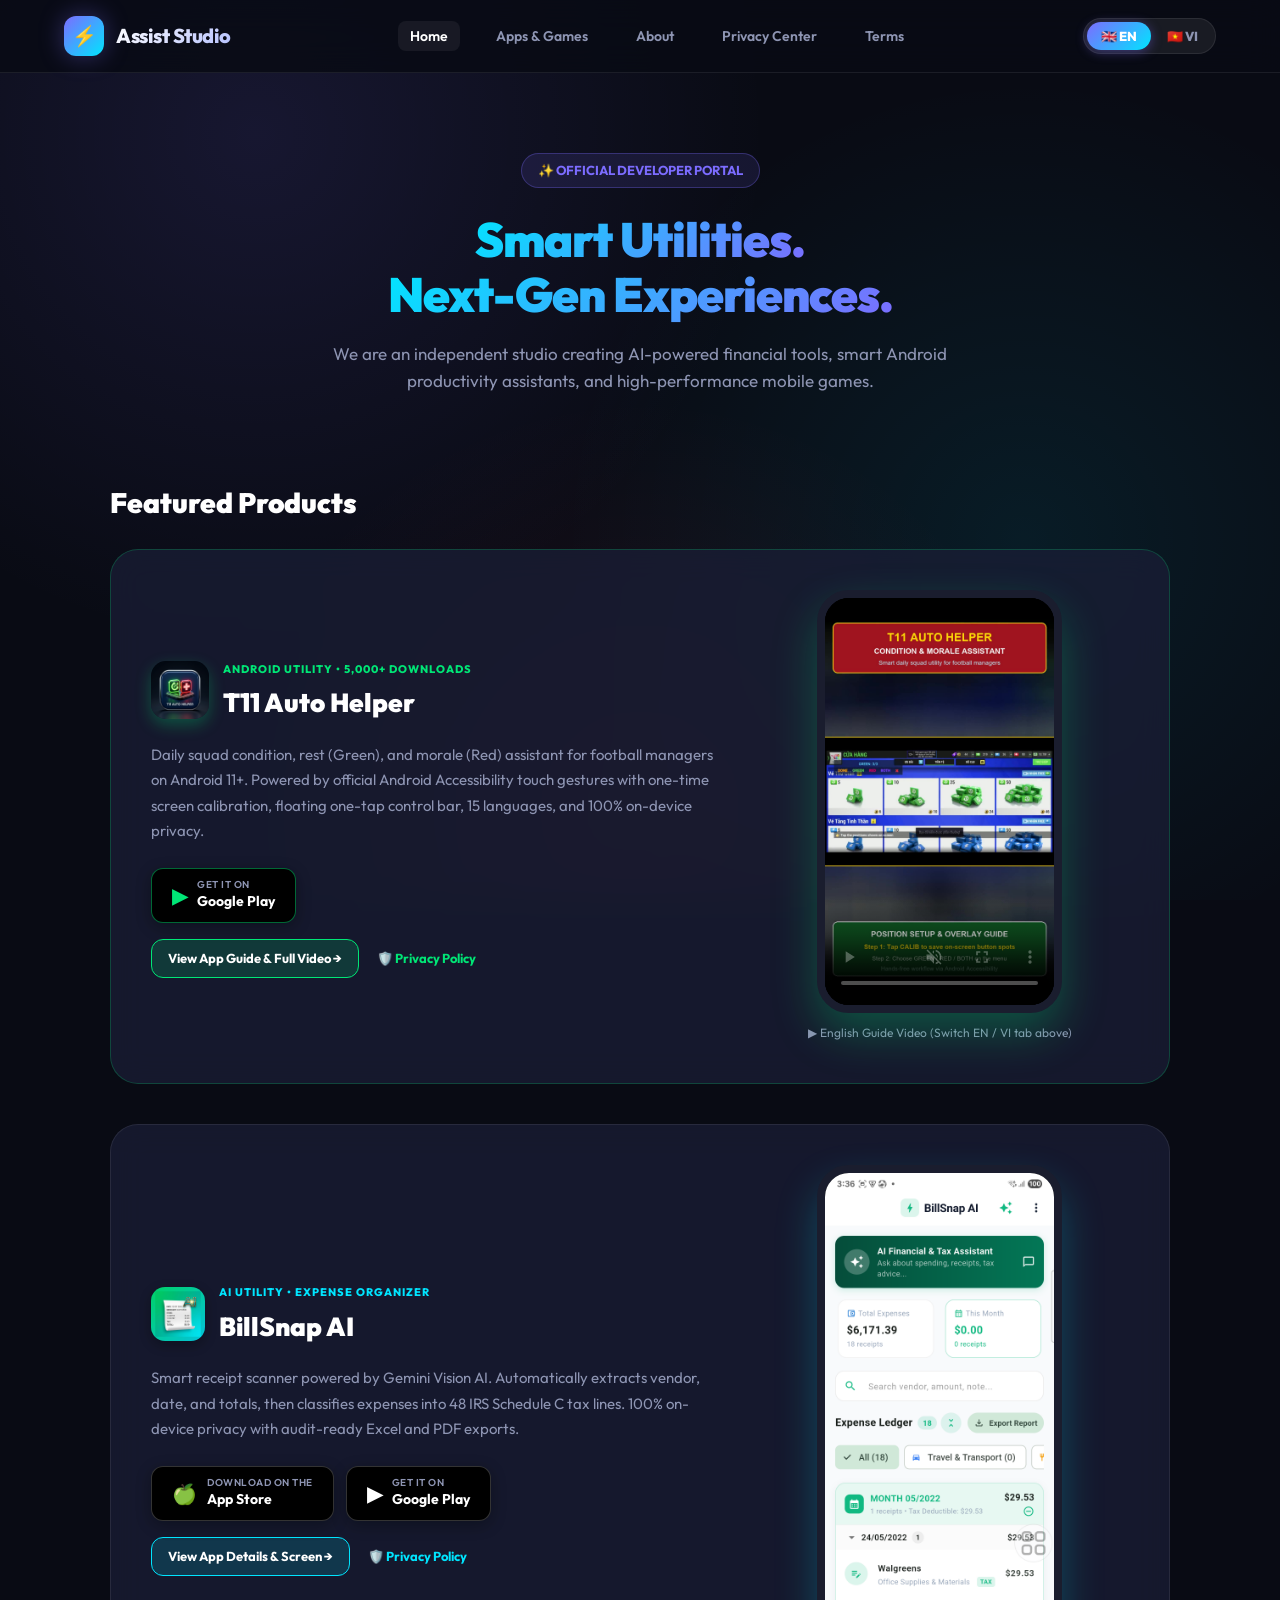
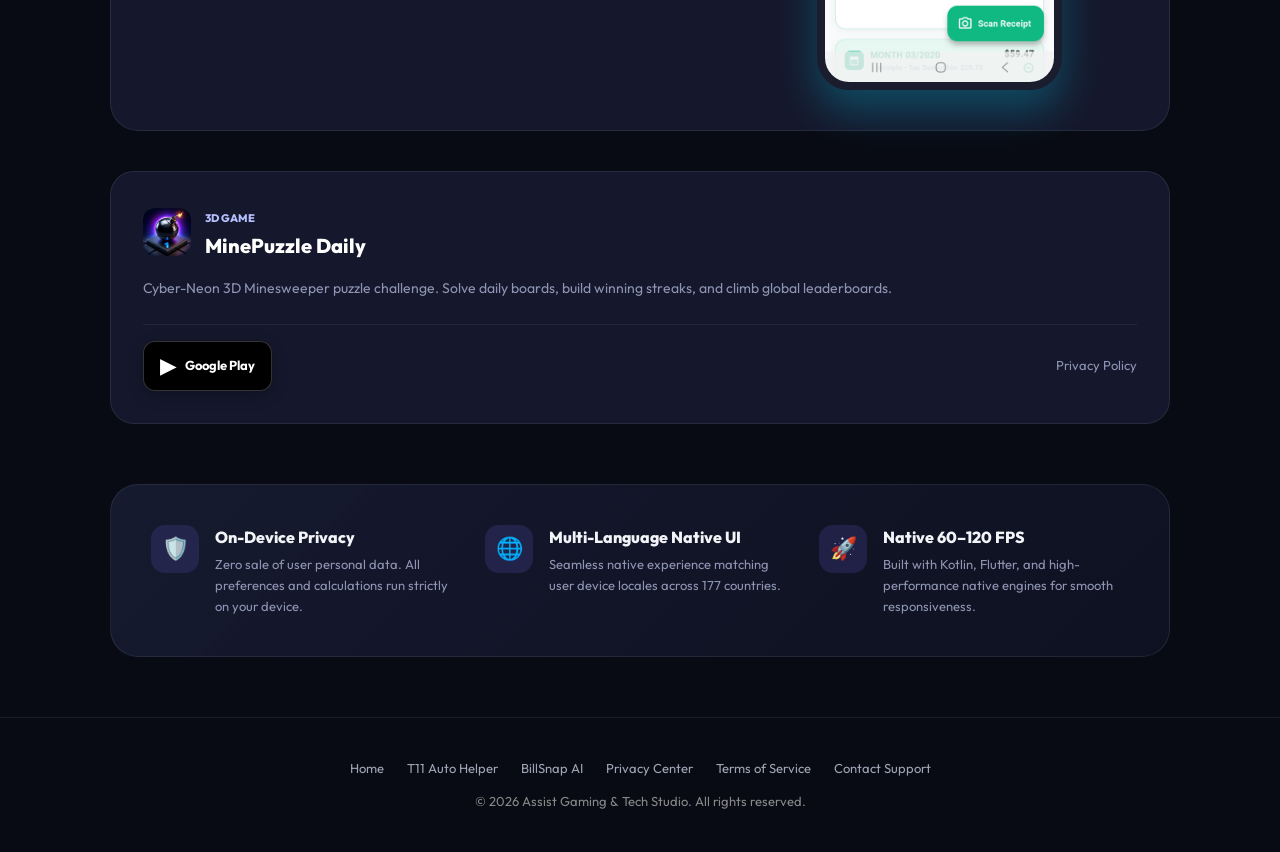
==== index.html @ fb8fb3d5 "Add Google Analytics tag (GTM-PSBVB3MS), click_google_play event tracking, and mobile sticky install" ====
<!DOCTYPE html>
<html lang="en">
<head>
  <!-- Google tag (GTM-PSBVB3MS / GA4 G-ZSSLR5DEYZ) -->
  <script async src="https://www.googletagmanager.com/gtm.js?id=GTM-PSBVB3MS"></script>
  <script>
    window.dataLayer = window.dataLayer || [];
    function gtag(){dataLayer.push(arguments);}
    gtag('js', new Date());
  </script>

  <meta charset="UTF-8">
  <meta name="viewport" content="width=device-width, initial-scale=1.0">
  <title>Assist Gaming & Tech Studio | Official Developer Portal</title>
  <meta name="description" content="Official developer portal for Assist Gaming & Tech Studio. Makers of BillSnap AI, T11 Auto Helper, MinePuzzle Daily, and smart mobile utilities.">
  <meta name="keywords" content="BillSnap AI, T11 Auto Helper, MinePuzzle Daily, Android, iOS, Flutter, Developer Portal">

  <!-- Open Graph -->
  <meta property="og:title" content="Assist Gaming & Tech Studio">
  <meta property="og:description" content="Discover smart AI utilities, Android productivity assistants, and high-performance mobile games.">
  <meta property="og:type" content="website">
  <meta property="og:url" content="https://gamingassistvn.github.io/">

  <!-- Google Fonts -->
  <link rel="preconnect" href="https://fonts.googleapis.com">
  <link rel="preconnect" href="https://fonts.gstatic.com" crossorigin>
  <link href="https://fonts.googleapis.com/css2?family=Outfit:wght@400;500;600;700;800;900&display=swap" rel="stylesheet">

  <link rel="stylesheet" href="css/style.css">
  <style>
    .lang-tabs {
      display: inline-flex;
      align-items: center;
      background: rgba(255, 255, 255, 0.07);
      border: 1px solid var(--border-glass);
      border-radius: 24px;
      padding: 3px;
      gap: 2px;
    }
    .lang-tab-btn {
      background: transparent;
      border: none;
      color: var(--text-dim);
      padding: 6px 14px;
      border-radius: 20px;
      font-family: inherit;
      font-weight: 800;
      font-size: 13px;
      cursor: pointer;
      display: inline-flex;
      align-items: center;
      gap: 5px;
      transition: all 0.2s ease;
    }
    .lang-tab-btn:hover {
      color: #FFFFFF;
    }
    .lang-tab-btn.active {
      background: linear-gradient(135deg, var(--accent-purple), var(--accent-cyan));
      color: #FFFFFF;
      box-shadow: 0 2px 12px rgba(124, 108, 255, 0.4);
    }
    .products-container {
      max-width: 1100px;
      margin: 0 auto;
      padding: 0 20px;
    }
    .product-showcase-card {
      background: var(--bg-card);
      border: 1px solid var(--border-glass);
      border-radius: 28px;
      padding: 40px;
      margin-bottom: 40px;
      display: flex;
      flex-direction: column;
      gap: 32px;
      backdrop-filter: blur(16px);
      transition: all 0.3s ease;
    }
    @media (min-width: 860px) {
      .product-showcase-card {
        flex-direction: row;
        align-items: center;
      }
    }
    .product-showcase-card:hover {
      border-color: rgba(255, 255, 255, 0.2);
      box-shadow: 0 20px 40px rgba(0, 0, 0, 0.4);
    }
    .product-showcase-t11 {
      border-color: rgba(0, 230, 118, 0.22);
    }
    .product-showcase-t11:hover {
      border-color: rgba(0, 230, 118, 0.45);
      box-shadow: 0 20px 45px rgba(0, 230, 118, 0.14);
    }
    .product-info-col {
      flex: 1.2;
    }
    .product-image-col {
      flex: 0.8;
      display: flex;
      flex-direction: column;
      align-items: center;
      justify-content: center;
    }
    .phone-mockup-mini {
      width: 100%;
      max-width: 245px;
      border-radius: 32px;
      border: 8px solid #1A1D2E;
      background: #000;
      box-shadow: 0 20px 40px rgba(0, 229, 255, 0.25);
      overflow: hidden;
      position: relative;
    }
    .phone-mockup-t11 {
      box-shadow: 0 20px 45px rgba(0, 230, 118, 0.28);
    }
    .phone-mockup-mini img,
    .phone-mockup-mini video {
      width: 100%;
      display: block;
    }
    .phone-mockup-mini video {
      aspect-ratio: 9 / 16;
      background: #000;
    }
    .store-btn-row {
      display: flex;
      flex-wrap: wrap;
      gap: 12px;
      margin: 24px 0 16px;
    }
    .app-meta-links {
      display: flex;
      flex-wrap: wrap;
      align-items: center;
      gap: 18px;
      font-size: 13px;
      color: var(--text-dim);
    }
    .app-meta-links a {
      color: var(--accent-cyan);
      text-decoration: none;
      font-weight: 700;
    }
    .app-meta-links a:hover {
      text-decoration: underline;
    }
    .grid-2-apps {
      display: grid;
      grid-template-columns: repeat(auto-fit, minmax(320px, 1fr));
      gap: 24px;
      margin-bottom: 60px;
    }
    .compact-app-card {
      background: var(--bg-card);
      border: 1px solid var(--border-glass);
      border-radius: 24px;
      padding: 32px;
      display: flex;
      flex-direction: column;
      justify-content: space-between;
      backdrop-filter: blur(12px);
      transition: all 0.3s ease;
    }
    .compact-app-card:hover {
      border-color: rgba(255, 255, 255, 0.2);
      transform: translateY(-4px);
    }
    @media (max-width: 768px) {
      .nav-links {
        display: none;
      }
      .product-showcase-card {
        padding: 26px 22px;
      }
    }
  </style>
</head>
<body>

  <!-- Navigation with Explicit EN / VI Tabs -->
  <nav class="navbar">
    <div class="container nav-container">
      <a href="index.html" class="brand">
        <div class="brand-logo">⚡</div>
        <div class="brand-name">Assist Studio</div>
      </a>
      <ul class="nav-links">
        <li><a href="index.html" class="active" data-i18n="nav_home">Home</a></li>
        <li><a href="#apps" data-i18n="nav_apps">Apps & Games</a></li>
        <li><a href="#about" data-i18n="nav_about">About</a></li>
        <li><a href="privacy.html" data-i18n="nav_privacy">Privacy Center</a></li>
        <li><a href="terms.html" data-i18n="nav_terms">Terms</a></li>
      </ul>
      <div class="lang-tabs" role="tablist" aria-label="Language Switcher">
        <button type="button" id="lang-tab-en" class="lang-tab-btn active" onclick="setLanguage('en')">🇬🇧 EN</button>
        <button type="button" id="lang-tab-vi" class="lang-tab-btn" onclick="setLanguage('vi')">🇻🇳 VI</button>
      </div>
    </div>
  </nav>

  <!-- Hero Section -->
  <header class="hero">
    <div class="container">
      <div class="hero-badge">
        <span data-i18n="hero_badge">✨ OFFICIAL DEVELOPER PORTAL</span>
      </div>
      <h1 class="hero-title">
        <span data-i18n="hero_title_1">Smart Utilities.</span><br>
        <span data-i18n="hero_title_2">Next-Gen Experiences.</span>
      </h1>
      <p class="hero-desc" data-i18n="hero_desc">
        We are an independent studio creating AI-powered financial tools, smart Android productivity assistants, and high-performance mobile games.
      </p>
    </div>
  </header>

  <!-- Main Section: Products (Apps & Games) -->
  <main class="products-container" id="apps">
    
    <div style="margin-bottom: 24px;">
      <h2 style="font-size: 28px; font-weight: 900; color: #FFFFFF;" data-i18n="section_products">
        Featured Products
      </h2>
    </div>

    <!-- Product 1: T11 Auto Helper (Flagship Android Utility with Localized EN/VI Video) -->
    <div class="product-showcase-card product-showcase-t11" id="t11">
      <div class="product-info-col">
        <div style="display: flex; align-items: center; gap: 14px; margin-bottom: 16px;">
          <img src="assets/icons/t11_helper.png" alt="T11 Auto Helper" style="width: 58px; height: 58px; border-radius: 15px; box-shadow: 0 6px 16px rgba(0,230,118,0.28);">
          <div>
            <span style="font-size: 11px; font-weight: 800; color: #00E676; text-transform: uppercase; letter-spacing: 1px;" data-i18n="t11_category">ANDROID UTILITY • 5,000+ DOWNLOADS</span>
            <h3 style="font-size: 26px; font-weight: 900; color: #FFFFFF; margin: 2px 0;">T11 Auto Helper</h3>
          </div>
        </div>

        <p style="color: var(--text-dim); line-height: 1.7; font-size: 15px;" data-i18n="t11_desc">
          Daily squad condition, rest (Green), and morale (Red) assistant for football managers on Android 11+. Powered by official Android Accessibility touch gestures with one-time screen calibration, floating one-tap control bar, 15 languages, and 100% on-device privacy.
        </p>

        <!-- Google Play Button -->
        <div class="store-btn-row">
          <a href="https://play.google.com/store/apps/details?id=com.top11.autocollector" target="_blank" rel="noopener" class="btn-store" style="border-color: rgba(0, 230, 118, 0.45);">
            <span class="btn-store-icon" style="color: #00E676;">▶</span>
            <div>
              <span class="btn-store-sub" data-i18n="gp_get_it">GET IT ON</span>
              <span class="btn-store-main">Google Play</span>
            </div>
          </a>
        </div>

        <!-- Direct Links to Dedicated Video Landing Page & Privacy Policy -->
        <div class="app-meta-links">
          <a href="t11.html" style="color: #FFFFFF; background: rgba(0, 230, 118, 0.16); border: 1px solid #00E676; padding: 8px 16px; border-radius: 12px; text-decoration: none;" data-i18n="btn_t11_details">
            View App Guide &amp; Full Video &rarr;
          </a>
          <a href="privacy/t11.html" style="color: #00E676;" data-i18n="link_billsnap_privacy">
            🛡️ Privacy Policy
          </a>
        </div>
      </div>

      <!-- Localized Video Preview (EN video on EN tab, VI video on VI tab) -->
      <div class="product-image-col">
        <div class="phone-mockup-mini phone-mockup-t11">
          <video id="home-t11-video"
                 poster="assets/t11/poster_en.jpg"
                 playsinline
                 controls
                 muted
                 loop
                 preload="metadata">
            <source id="home-t11-video-src" src="assets/t11/demo_en.mp4" type="video/mp4">
          </video>
        </div>
        <span style="font-size: 12px; color: var(--text-dim); margin-top: 10px;" data-i18n="t11_video_note">
          ▶ English Demo Video (Switch EN / VI above)
        </span>
      </div>
    </div>

    <!-- Product 2: BillSnap AI (Flagship AI Utility with Screen Preview) -->
    <div class="product-showcase-card">
      <div class="product-info-col">
        <div style="display: flex; align-items: center; gap: 14px; margin-bottom: 16px;">
          <img src="assets/billsnap/app_icon.png" alt="BillSnap AI" style="width: 54px; height: 54px; border-radius: 14px; box-shadow: 0 4px 12px rgba(0,0,0,0.3);">
          <div>
            <span style="font-size: 11px; font-weight: 800; color: var(--accent-cyan); text-transform: uppercase; letter-spacing: 1px;" data-i18n="billsnap_category">AI UTILITY • EXPENSE ORGANIZER</span>
            <h3 style="font-size: 26px; font-weight: 900; color: #FFFFFF; margin: 2px 0;">BillSnap AI</h3>
          </div>
        </div>

        <p style="color: var(--text-dim); line-height: 1.7; font-size: 15px;" data-i18n="billsnap_desc">
          Smart receipt scanner powered by Gemini Vision AI. Automatically extracts vendor, date, and totals, then classifies expenses into 48 IRS Schedule C tax lines. 100% on-device privacy with cross-platform backup across all devices.
        </p>

        <!-- Store Buttons -->
        <div class="store-btn-row">
          <a href="https://apps.apple.com/app/billsnap-ai/id6817136538" target="_blank" rel="noopener" class="btn-store">
            <span class="btn-store-icon">🍏</span>
            <div>
              <span class="btn-store-sub">DOWNLOAD ON THE</span>
              <span class="btn-store-main">App Store</span>
            </div>
          </a>
          <a href="https://play.google.com/store/apps/details?id=com.billsnap.ai" target="_blank" rel="noopener" class="btn-store">
            <span class="btn-store-icon">▶</span>
            <div>
              <span class="btn-store-sub" data-i18n="gp_get_it">GET IT ON</span>
              <span class="btn-store-main">Google Play</span>
            </div>
          </a>
        </div>

        <!-- Direct Links to Dedicated Screen and Privacy -->
        <div class="app-meta-links">
          <a href="billsnap.html" style="color: #FFFFFF; background: rgba(0, 229, 255, 0.15); border: 1px solid var(--accent-cyan); padding: 8px 16px; border-radius: 12px; text-decoration: none;" data-i18n="btn_view_details">
            View App Details &amp; Screen &rarr;
          </a>
          <a href="privacy/billsnap.html" data-i18n="link_billsnap_privacy">
            🛡️ Privacy Policy
          </a>
        </div>
      </div>

      <!-- Real Phone Screen (Swaps based on language EN/VI) -->
      <div class="product-image-col">
        <a href="billsnap.html" title="Click to view BillSnap details">
          <div class="phone-mockup-mini">
            <img id="home-billsnap-screen" src="assets/billsnap/screens/en/01_home_ledger.png" alt="BillSnap AI Screen">
          </div>
        </a>
      </div>
    </div>

    <!-- Other Products Grid -->
    <div class="grid-2-apps">
      <!-- Product 3: MinePuzzle Daily -->
      <div class="compact-app-card">
        <div>
          <div style="display: flex; align-items: center; gap: 14px; margin-bottom: 16px;">
            <img src="assets/icons/minepuzzle_daily.png" alt="MinePuzzle Daily" style="width: 48px; height: 48px; border-radius: 12px;">
            <div>
              <span style="font-size: 11px; font-weight: 800; color: #B4C0FE; text-transform: uppercase;" data-i18n="mine_category">3D GAME</span>
              <h3 style="font-size: 20px; font-weight: 800; color: #FFFFFF;">MinePuzzle Daily</h3>
            </div>
          </div>
          <p style="color: var(--text-dim); font-size: 14px; line-height: 1.6; margin-bottom: 24px;" data-i18n="mine_desc">
            Cyber-Neon 3D Minesweeper puzzle challenge. Solve daily boards, build winning streaks, and climb global leaderboards.
          </p>
        </div>
        <div style="display: flex; justify-content: space-between; align-items: center; border-top: 1px solid rgba(255,255,255,0.06); padding-top: 16px;">
          <a href="https://play.google.com/store/apps/details?id=com.minepuzzle.daily" target="_blank" rel="noopener" class="btn-store" style="padding: 8px 16px;">
            <span class="btn-store-icon">▶</span>
            <div><span class="btn-store-main" style="font-size: 13px;">Google Play</span></div>
          </a>
          <a href="privacy/minepuzzle.html" style="font-size: 13px; color: var(--text-dim); text-decoration: none;" data-i18n="link_privacy">Privacy Policy</a>
        </div>
      </div>
    </div>

    <!-- About Section -->
    <section class="tech-banner" id="about" style="margin-bottom: 60px;">
      <div class="tech-grid">
        <div class="tech-item">
          <div class="tech-icon">🛡️</div>
          <div>
            <h4 class="tech-title" data-i18n="tech_1_title">On-Device Privacy</h4>
            <p class="tech-desc" data-i18n="tech_1_desc">Zero sale of user personal data. All preferences and calculations run strictly on your device.</p>
          </div>
        </div>
        <div class="tech-item">
          <div class="tech-icon">🌐</div>
          <div>
            <h4 class="tech-title" data-i18n="tech_2_title">Multi-Language Native UI</h4>
            <p class="tech-desc" data-i18n="tech_2_desc">Seamless native experience matching user device locales across 177 countries.</p>
          </div>
        </div>
        <div class="tech-item">
          <div class="tech-icon">🚀</div>
          <div>
            <h4 class="tech-title" data-i18n="tech_3_title">Native 60–120 FPS</h4>
            <p class="tech-desc" data-i18n="tech_3_desc">Built with Kotlin, Flutter, and high-performance native engines for smooth responsiveness.</p>
          </div>
        </div>
      </div>
    </section>

  </main>

  <!-- Footer -->
  <footer style="text-align: center; padding: 40px 20px; border-top: 1px solid rgba(255,255,255,0.08); color: #888; font-size: 13px;">
    <div style="margin-bottom: 12px;">
      <a href="index.html" style="color: #A0A5B5; margin: 0 10px; text-decoration: none;">Home</a>
      <a href="t11.html" style="color: #A0A5B5; margin: 0 10px; text-decoration: none;">T11 Auto Helper</a>
      <a href="billsnap.html" style="color: #A0A5B5; margin: 0 10px; text-decoration: none;">BillSnap AI</a>
      <a href="privacy.html" style="color: #A0A5B5; margin: 0 10px; text-decoration: none;">Privacy Center</a>
      <a href="terms.html" style="color: #A0A5B5; margin: 0 10px; text-decoration: none;">Terms of Service</a>
      <a href="mailto:gaming.assist.vn@gmail.com" style="color: #A0A5B5; margin: 0 10px; text-decoration: none;">Contact Support</a>
    </div>
    © 2026 Assist Gaming &amp; Tech Studio. All rights reserved.
  </footer>

  <!-- Language Tabs & Dual EN/VI Video + Screen Swapping Script -->
  <script>
    const translations = {
      en: {
        nav_home: "Home",
        nav_apps: "Apps & Games",
        nav_about: "About",
        nav_privacy: "Privacy Center",
        nav_terms: "Terms",
        hero_badge: "✨ OFFICIAL DEVELOPER PORTAL",
        hero_title_1: "Smart Utilities.",
        hero_title_2: "Next-Gen Experiences.",
        hero_desc: "We are an independent studio creating AI-powered financial tools, smart Android productivity assistants, and high-performance mobile games.",
        section_products: "Featured Products",
        gp_get_it: "GET IT ON",
        t11_category: "ANDROID UTILITY • 5,000+ DOWNLOADS",
        t11_desc: "Daily squad condition, rest (Green), and morale (Red) assistant for football managers on Android 11+. Powered by official Android Accessibility touch gestures with one-time screen calibration, floating one-tap control bar, 15 languages, and 100% on-device privacy.",
        btn_t11_details: "View App Guide & Full Video →",
        t11_video_note: "▶ English Guide Video (Switch EN / VI tab above)",
        t11_video_src: "assets/t11/demo_en.mp4",
        t11_poster_src: "assets/t11/poster_en.jpg",
        billsnap_category: "AI UTILITY • EXPENSE ORGANIZER",
        billsnap_desc: "Smart receipt scanner powered by Gemini Vision AI. Automatically extracts vendor, date, and totals, then classifies expenses into 48 IRS Schedule C tax lines. 100% on-device privacy with audit-ready Excel and PDF exports.",
        btn_view_details: "View App Details & Screen →",
        link_billsnap_privacy: "🛡️ Privacy Policy",
        mine_category: "3D GAME",
        mine_desc: "Cyber-Neon 3D Minesweeper puzzle challenge. Solve daily boards, build winning streaks, and climb global leaderboards.",
        link_privacy: "Privacy Policy",
        tech_1_title: "On-Device Privacy",
        tech_1_desc: "Zero sale of user personal data. All preferences and calculations run strictly on your device.",
        tech_2_title: "Multi-Language Native UI",
        tech_2_desc: "Seamless native experience matching user device locales across 177 countries.",
        tech_3_title: "Native 60–120 FPS",
        tech_3_desc: "Built with Kotlin, Flutter, and high-performance native engines for smooth responsiveness.",
        image_src: "assets/billsnap_screen_en.png"
      },
      vi: {
        nav_home: "Trang chủ",
        nav_apps: "Sản phẩm",
        nav_about: "Giới thiệu",
        nav_privacy: "Chính sách bảo mật",
        nav_terms: "Điều khoản",
        hero_badge: "✨ CỔNG THÔNG TIN NHÀ PHÁT TRIỂN",
        hero_title_1: "Tiện ích Thông minh.",
        hero_title_2: "Trải nghiệm Đỉnh cao.",
        hero_desc: "Chúng tôi là studio độc lập phát triển các công cụ tài chính AI, trợ lý tiện ích thông minh trên Android và trò chơi di động chất lượng cao.",
        section_products: "Sản phẩm Tiêu biểu",
        gp_get_it: "TẢI TRÊN",
        t11_category: "TIỆN ÍCH ANDROID • 5.000+ LƯỢT TẢI",
        t11_desc: "Trợ lý quản lý Thể lực (Gói Xanh) và Tinh thần (Gói Đỏ) hằng ngày dành cho HLV trên Android 11+. Sử dụng dịch vụ Trợ năng chuẩn của Android để mô phỏng chạm tự nhiên, chấm tọa độ 1 lần, thanh điều khiển nổi gọn nhẹ, hỗ trợ 15 ngôn ngữ và an toàn 100% trên thiết bị.",
        btn_t11_details: "Xem Hướng dẫn & Video Đầy đủ →",
        t11_video_note: "▶ Video Hướng dẫn Tiếng Việt (Chọn tab EN / VI ở trên)",
        t11_video_src: "assets/t11/demo_vi.mp4",
        t11_poster_src: "assets/t11/poster_vi.jpg",
        billsnap_category: "TIỆN ÍCH AI • QUẢN LÝ THUẾ",
        billsnap_desc: "Trợ lý quét hóa đơn thông minh ứng dụng Gemini Vision AI. Tự động trích xuất thông tin biên lai và phân loại chi phí vào 48 danh mục thuế IRS Schedule C. Bảo mật 100% trên thiết bị, xuất báo cáo Excel và PDF chuẩn kiểm toán.",
        btn_view_details: "Xem chi tiết & Màn hình App →",
        link_billsnap_privacy: "🛡️ Chính sách bảo mật",
        mine_category: "TRÒ CHƠI 3D",
        mine_desc: "Trò chơi Dò Mìn 3D phong cách Cyber-Neon. Thử thách giải đố mỗi ngày, xây dựng chuỗi thắng và thi đua bảng xếp hạng toàn cầu.",
        link_privacy: "Chính sách bảo mật",
        tech_1_title: "Bảo mật trên Thiết bị",
        tech_1_desc: "Mọi cấu hình và dữ liệu người dùng được xử lý cục bộ ngay trên thiết bị.",
        tech_2_title: "Đa Ngôn Ngữ Tự Động",
        tech_2_desc: "Trải nghiệm mượt mà tự động đồng bộ theo ngôn ngữ thiết bị tại 177 quốc gia.",
        tech_3_title: "Hiệu năng 60–120 FPS",
        tech_3_desc: "Xây dựng bằng Kotlin, Flutter và engine gốc hiệu năng cao cho phản hồi tức thì.",
        image_src: "assets/billsnap_screen_vi.png"
      }
    };

    let currentLang = 'en';

    function setLanguage(lang) {
      if (!translations[lang]) lang = 'en';
      currentLang = lang;
      sessionStorage.setItem('studio_manual_lang', currentLang);
      localStorage.setItem('studio_lang', currentLang);
      document.documentElement.lang = currentLang;
      applyLanguage(currentLang);
    }

    function applyLanguage(lang) {
      const data = translations[lang];

      const btnEn = document.getElementById('lang-tab-en');
      const btnVi = document.getElementById('lang-tab-vi');
      if (btnEn) btnEn.classList.toggle('active', lang === 'en');
      if (btnVi) btnVi.classList.toggle('active', lang === 'vi');

      // Update text
      document.querySelectorAll('[data-i18n]').forEach(el => {
        const key = el.getAttribute('data-i18n');
        if (data[key]) {
          el.textContent = data[key];
        }
      });

      // Swap BillSnap preview image (EN <-> VI)
      const homeImg = document.getElementById('home-billsnap-screen');
      if (homeImg) {
        homeImg.src = data.image_src;
      }

      // Swap T11 Auto Helper video (EN video <-> VI video)
      const t11Video = document.getElementById('home-t11-video');
      const t11Src = document.getElementById('home-t11-video-src');
      if (t11Video && t11Src) {
        t11Video.poster = data.t11_poster_src;
        if (t11Src.getAttribute('src') !== data.t11_video_src) {
          const wasPlaying = !t11Video.paused;
          t11Src.setAttribute('src', data.t11_video_src);
          t11Video.load();
          if (wasPlaying) {
            t11Video.play().catch(() => {});
          }
        }
      }
    }

    async function fetchGeoCountry(url, ms) {
      const ctrl = new AbortController();
      const timer = setTimeout(() => ctrl.abort(), ms);
      try {
        const res = await fetch(url, { signal: ctrl.signal });
        clearTimeout(timer);
        if (res.ok) return await res.json();
      } catch (e) {
        clearTimeout(timer);
      }
      return null;
    }

    async function detectPortalLangByIP() {
      const params = new URLSearchParams(window.location.search);
      const urlLang = (params.get('lang') || '').toLowerCase();
      if (urlLang === 'vi' || urlLang === 'en') return urlLang;

      const manual = sessionStorage.getItem('studio_manual_lang');
      if (manual === 'vi' || manual === 'en') return manual;

      // Primary Geo-IP: api.country.is -> Fallback: ipapi.co
      const d1 = await fetchGeoCountry('https://api.country.is/', 1200);
      if (d1 && d1.country) {
        return String(d1.country).toUpperCase() === 'VN' ? 'vi' : 'en';
      }
      const d2 = await fetchGeoCountry('https://ipapi.co/json/', 1500);
      if (d2 && d2.country_code) {
        return String(d2.country_code).toUpperCase() === 'VN' ? 'vi' : 'en';
      }

      // Fallback: Timezone / Browser language
      try {
        const tz = (Intl.DateTimeFormat().resolvedOptions().timeZone || '').toLowerCase();
        if (tz.includes('ho_chi_minh') || tz.includes('saigon')) return 'vi';
      } catch (e) {}
      return (navigator.language || '').toLowerCase().startsWith('vi') ? 'vi' : 'en';
    }

    document.addEventListener('DOMContentLoaded', async () => {
      const tzGuess = ((Intl.DateTimeFormat().resolvedOptions().timeZone || '').toLowerCase().includes('ho_chi_minh') || (navigator.language || '').toLowerCase().startsWith('vi')) ? 'vi' : 'en';
      currentLang = sessionStorage.getItem('studio_manual_lang') || tzGuess;
      applyLanguage(currentLang);

      const detected = await detectPortalLangByIP();
      if (detected !== currentLang) {
        currentLang = detected;
        applyLanguage(currentLang);
      }
    });
  </script>

</body>
</html>
---- css/style.css ----
/* ---------------------------------------------------------------------------
   Design System: Assist Gaming & Tech Studio (Cyber Glassmorphism)
--------------------------------------------------------------------------- */
:root {
  --bg-main: #090B14;
  --bg-card: rgba(26, 30, 54, 0.75);
  --bg-card-hover: rgba(35, 41, 74, 0.9);
  --accent-purple: #7C6CFF;
  --accent-cyan: #00E5FF;
  --accent-pink: #FF4D6D;
  --accent-gold: #FFD166;
  --text-main: #F3F4F8;
  --text-dim: #8E95B3;
  --border-glass: rgba(255, 255, 255, 0.08);
  --border-hover: rgba(124, 108, 255, 0.4);
  --font-main: 'Outfit', -apple-system, BlinkMacSystemFont, 'Segoe UI', Roboto, sans-serif;
  --glow-purple: 0 0 25px rgba(124, 108, 255, 0.35);
  --glow-cyan: 0 0 25px rgba(0, 229, 255, 0.3);
}

* {
  margin: 0;
  padding: 0;
  box-sizing: border-box;
}

body {
  background-color: var(--bg-main);
  background-image: 
    radial-gradient(circle at 20% 15%, rgba(124, 108, 255, 0.12) 0%, transparent 40%),
    radial-gradient(circle at 80% 60%, rgba(0, 229, 255, 0.08) 0%, transparent 40%),
    radial-gradient(circle at 50% 90%, rgba(255, 77, 109, 0.08) 0%, transparent 40%);
  background-attachment: fixed;
  color: var(--text-main);
  font-family: var(--font-main);
  line-height: 1.6;
  min-height: 100vh;
  display: flex;
  flex-direction: column;
}

/* ---------------------------------------------------------------------------
   Navigation Bar
--------------------------------------------------------------------------- */
.navbar {
  position: sticky;
  top: 0;
  z-index: 1000;
  backdrop-filter: blur(16px);
  -webkit-backdrop-filter: blur(16px);
  background: rgba(9, 11, 20, 0.85);
  border-bottom: 1px solid var(--border-glass);
  padding: 16px 0;
}

.container {
  max-width: 1200px;
  margin: 0 auto;
  padding: 0 24px;
}

.nav-container {
  display: flex;
  align-items: center;
  justify-content: space-between;
}

.brand {
  display: flex;
  align-items: center;
  gap: 12px;
  text-decoration: none;
  color: var(--text-main);
}

.brand-logo {
  width: 40px;
  height: 40px;
  border-radius: 12px;
  background: linear-gradient(135deg, var(--accent-purple), var(--accent-cyan));
  display: flex;
  align-items: center;
  justify-content: center;
  font-size: 20px;
  box-shadow: var(--glow-purple);
}

.brand-name {
  font-size: 20px;
  font-weight: 800;
  letter-spacing: -0.5px;
  background: linear-gradient(135deg, #FFFFFF, #B4C0FE);
  -webkit-background-clip: text;
  -webkit-text-fill-color: transparent;
}

.nav-links {
  display: flex;
  gap: 24px;
  list-style: none;
}

.nav-links a {
  color: var(--text-dim);
  text-decoration: none;
  font-weight: 600;
  font-size: 14px;
  transition: all 0.2s ease;
  padding: 6px 12px;
  border-radius: 8px;
}

.nav-links a:hover, .nav-links a.active {
  color: #FFFFFF;
  background: rgba(255, 255, 255, 0.06);
}

/* ---------------------------------------------------------------------------
   Hero Section
--------------------------------------------------------------------------- */
.hero {
  padding: 80px 0 50px;
  text-align: center;
}

.hero-badge {
  display: inline-flex;
  align-items: center;
  gap: 8px;
  background: rgba(124, 108, 255, 0.12);
  border: 1px solid rgba(124, 108, 255, 0.3);
  padding: 6px 16px;
  border-radius: 30px;
  font-size: 13px;
  font-weight: 700;
  color: var(--accent-purple);
  margin-bottom: 24px;
}

.hero-title {
  font-size: 48px;
  font-weight: 900;
  line-height: 1.15;
  letter-spacing: -1px;
  margin-bottom: 18px;
}

.hero-title span {
  background: linear-gradient(135deg, var(--accent-cyan), var(--accent-purple));
  -webkit-background-clip: text;
  -webkit-text-fill-color: transparent;
}

.hero-desc {
  max-width: 640px;
  margin: 0 auto 36px;
  color: var(--text-dim);
  font-size: 17px;
}

/* ---------------------------------------------------------------------------
   Filter & Search Bar
--------------------------------------------------------------------------- */
.catalog-header {
  display: flex;
  flex-wrap: wrap;
  justify-content: space-between;
  align-items: center;
  gap: 16px;
  margin-bottom: 32px;
  padding-bottom: 16px;
  border-bottom: 1px solid var(--border-glass);
}

.filter-tabs {
  display: flex;
  gap: 8px;
  flex-wrap: wrap;
}

.filter-btn {
  background: rgba(255, 255, 255, 0.04);
  border: 1px solid var(--border-glass);
  color: var(--text-dim);
  padding: 8px 18px;
  border-radius: 12px;
  font-family: inherit;
  font-weight: 700;
  font-size: 13px;
  cursor: pointer;
  transition: all 0.2s ease;
}

.filter-btn:hover, .filter-btn.active {
  background: var(--accent-purple);
  color: #FFFFFF;
  border-color: var(--accent-purple);
  box-shadow: var(--glow-purple);
}

.search-box {
  position: relative;
  min-width: 260px;
}

.search-box input {
  width: 100%;
  background: rgba(26, 30, 54, 0.6);
  border: 1px solid var(--border-glass);
  padding: 10px 16px 10px 38px;
  border-radius: 12px;
  color: #FFFFFF;
  font-family: inherit;
  font-size: 14px;
  outline: none;
  transition: all 0.2s ease;
}

.search-box input:focus {
  border-color: var(--accent-purple);
  box-shadow: 0 0 15px rgba(124, 108, 255, 0.25);
}

.search-icon {
  position: absolute;
  left: 14px;
  top: 50%;
  transform: translateY(-50%);
  color: var(--text-dim);
  font-size: 14px;
}

/* ---------------------------------------------------------------------------
   Apps Grid & Cards
--------------------------------------------------------------------------- */
.apps-grid {
  display: grid;
  grid-template-columns: repeat(auto-fill, minmax(340px, 1fr));
  gap: 28px;
  margin-bottom: 70px;
}

.app-card {
  background: var(--bg-card);
  border: 1px solid var(--border-glass);
  border-radius: 24px;
  padding: 26px;
  backdrop-filter: blur(12px);
  -webkit-backdrop-filter: blur(12px);
  display: flex;
  flex-direction: column;
  justify-content: space-between;
  transition: all 0.3s cubic-bezier(0.16, 1, 0.3, 1);
  position: relative;
  overflow: hidden;
}

.app-card::before {
  content: '';
  position: absolute;
  top: 0;
  left: 0;
  right: 0;
  height: 2px;
  background: linear-gradient(90deg, transparent, var(--accent-purple), var(--accent-cyan), transparent);
  opacity: 0;
  transition: opacity 0.3s ease;
}

.app-card:hover {
  transform: translateY(-6px);
  border-color: var(--border-hover);
  background: var(--bg-card-hover);
  box-shadow: 0 16px 40px rgba(0, 0, 0, 0.4), var(--glow-purple);
}

.app-card:hover::before {
  opacity: 1;
}

.card-top {
  display: flex;
  align-items: flex-start;
  gap: 18px;
  margin-bottom: 16px;
}

.app-icon {
  width: 72px;
  height: 72px;
  border-radius: 18px;
  object-fit: cover;
  box-shadow: 0 8px 20px rgba(0, 0, 0, 0.4);
  flex-shrink: 0;
  border: 1px solid rgba(255, 255, 255, 0.1);
}

.card-title-group {
  flex-grow: 1;
}

.card-badge {
  display: inline-block;
  padding: 2px 10px;
  background: rgba(255, 209, 102, 0.15);
  border: 1px solid rgba(255, 209, 102, 0.4);
  color: var(--accent-gold);
  border-radius: 20px;
  font-size: 11px;
  font-weight: 800;
  margin-bottom: 6px;
}

.app-name {
  font-size: 20px;
  font-weight: 800;
  color: #FFFFFF;
  line-height: 1.25;
}

.app-rating {
  font-size: 12px;
  font-weight: 700;
  color: var(--accent-gold);
  margin-top: 4px;
}

.app-tagline {
  color: var(--text-dim);
  font-size: 14px;
  margin-bottom: 18px;
  line-height: 1.5;
}

.app-tags {
  display: flex;
  flex-wrap: wrap;
  gap: 6px;
  margin-bottom: 22px;
}

.tag-item {
  background: rgba(255, 255, 255, 0.05);
  padding: 4px 10px;
  border-radius: 8px;
  font-size: 11px;
  font-weight: 600;
  color: #B4C0FE;
}

.card-actions {
  display: flex;
  gap: 10px;
  flex-wrap: wrap;
  padding-top: 14px;
  border-top: 1px solid var(--border-glass);
}

.btn-primary {
  flex: 1;
  background: linear-gradient(135deg, var(--accent-purple), #6352E8);
  color: #FFFFFF;
  text-decoration: none;
  font-weight: 700;
  font-size: 13px;
  padding: 10px 16px;
  border-radius: 12px;
  display: inline-flex;
  align-items: center;
  justify-content: center;
  gap: 8px;
  transition: all 0.2s ease;
  box-shadow: 0 4px 14px rgba(124, 108, 255, 0.35);
}

.btn-primary:hover {
  filter: brightness(1.15);
  transform: scale(1.02);
}

.btn-secondary {
  background: rgba(255, 255, 255, 0.05);
  border: 1px solid var(--border-glass);
  color: var(--text-dim);
  text-decoration: none;
  font-weight: 700;
  font-size: 13px;
  padding: 10px 14px;
  border-radius: 12px;
  display: inline-flex;
  align-items: center;
  justify-content: center;
  gap: 6px;
  transition: all 0.2s ease;
}

.btn-secondary:hover {
  background: rgba(255, 255, 255, 0.1);
  color: #FFFFFF;
}

/* ---------------------------------------------------------------------------
   Features Banner
--------------------------------------------------------------------------- */
.tech-banner {
  background: linear-gradient(135deg, rgba(26, 30, 54, 0.8), rgba(15, 18, 34, 0.9));
  border: 1px solid var(--border-glass);
  border-radius: 28px;
  padding: 40px;
  margin-bottom: 70px;
}

.tech-grid {
  display: grid;
  grid-template-columns: repeat(auto-fit, minmax(240px, 1fr));
  gap: 24px;
}

.tech-item {
  display: flex;
  gap: 16px;
  align-items: flex-start;
}

.tech-icon {
  width: 48px;
  height: 48px;
  border-radius: 14px;
  background: rgba(124, 108, 255, 0.15);
  display: flex;
  align-items: center;
  justify-content: center;
  font-size: 22px;
  flex-shrink: 0;
}

.tech-title {
  font-size: 16px;
  font-weight: 800;
  margin-bottom: 4px;
}

.tech-desc {
  font-size: 13px;
  color: var(--text-dim);
}

/* ---------------------------------------------------------------------------
   Footer & Legal
--------------------------------------------------------------------------- */
.footer {
  margin-top: auto;
  border-top: 1px solid var(--border-glass);
  background: rgba(9, 11, 20, 0.9);
  padding: 40px 0 30px;
  font-size: 14px;
  color: var(--text-dim);
}

.footer-content {
  display: flex;
  flex-wrap: wrap;
  justify-content: space-between;
  align-items: center;
  gap: 20px;
}

.footer-links {
  display: flex;
  gap: 20px;
  flex-wrap: wrap;
}

.footer-links a {
  color: var(--text-dim);
  text-decoration: none;
  transition: color 0.2s ease;
}

/* ---------------------------------------------------------------------------
   BillSnap AI Featured Spotlight & Store Badges
--------------------------------------------------------------------------- */
.spotlight-section {
  margin: 30px 0 60px;
}

.spotlight-card {
  background: linear-gradient(135deg, rgba(26, 30, 54, 0.85) 0%, rgba(15, 23, 42, 0.95) 100%);
  border: 1px solid rgba(0, 229, 255, 0.25);
  border-radius: 28px;
  padding: 44px;
  position: relative;
  overflow: hidden;
  box-shadow: 0 20px 60px rgba(0, 0, 0, 0.5), 0 0 40px rgba(0, 229, 255, 0.1);
  backdrop-filter: blur(16px);
  display: grid;
  grid-template-columns: 1.2fr 0.8fr;
  gap: 40px;
  align-items: center;
}

.spotlight-card::before {
  content: '';
  position: absolute;
  top: -100px;
  right: -100px;
  width: 300px;
  height: 300px;
  background: radial-gradient(circle, rgba(124, 108, 255, 0.25) 0%, transparent 70%);
  pointer-events: none;
}

.spotlight-card::after {
  content: '';
  position: absolute;
  bottom: -100px;
  left: -100px;
  width: 300px;
  height: 300px;
  background: radial-gradient(circle, rgba(0, 229, 255, 0.2) 0%, transparent 70%);
  pointer-events: none;
}

.spotlight-badge {
  display: inline-flex;
  align-items: center;
  gap: 8px;
  background: rgba(0, 229, 255, 0.12);
  border: 1px solid var(--accent-cyan);
  color: var(--accent-cyan);
  padding: 6px 14px;
  border-radius: 20px;
  font-size: 12px;
  font-weight: 800;
  letter-spacing: 1px;
  text-transform: uppercase;
  margin-bottom: 16px;
}

.spotlight-title {
  font-size: 36px;
  font-weight: 800;
  line-height: 1.2;
  margin-bottom: 14px;
  background: linear-gradient(135deg, #FFFFFF 0%, #B4C0FE 50%, #00E5FF 100%);
  -webkit-background-clip: text;
  -webkit-text-fill-color: transparent;
}

.spotlight-desc {
  color: var(--text-dim);
  font-size: 16px;
  line-height: 1.7;
  margin-bottom: 24px;
}

.spotlight-features {
  display: grid;
  grid-template-columns: repeat(2, 1fr);
  gap: 16px;
  margin-bottom: 30px;
}

.spotlight-feat-item {
  background: rgba(255, 255, 255, 0.03);
  border: 1px solid var(--border-glass);
  padding: 14px 16px;
  border-radius: 14px;
  display: flex;
  gap: 12px;
  align-items: flex-start;
}

.spotlight-feat-icon {
  font-size: 22px;
  line-height: 1;
}

.spotlight-feat-title {
  font-size: 14px;
  font-weight: 700;
  color: #FFFFFF;
  margin-bottom: 4px;
}

.spotlight-feat-desc {
  font-size: 12px;
  color: var(--text-dim);
  line-height: 1.5;
}

.spotlight-cta {
  display: flex;
  flex-wrap: wrap;
  gap: 14px;
  align-items: center;
}

.btn-store {
  display: inline-flex;
  align-items: center;
  gap: 10px;
  background: #000000;
  border: 1px solid rgba(255, 255, 255, 0.2);
  color: #FFFFFF;
  padding: 10px 20px;
  border-radius: 12px;
  text-decoration: none;
  font-weight: 600;
  font-size: 14px;
  transition: all 0.25s ease;
  box-shadow: 0 4px 15px rgba(0, 0, 0, 0.3);
}

.btn-store:hover {
  transform: translateY(-2px);
  border-color: var(--accent-cyan);
  box-shadow: 0 8px 25px rgba(0, 229, 255, 0.25);
  color: #FFFFFF;
}

.btn-store-icon {
  font-size: 20px;
}

.btn-store-sub {
  font-size: 10px;
  text-transform: uppercase;
  color: var(--text-dim);
  letter-spacing: 0.5px;
  display: block;
  line-height: 1.1;
}

.btn-store-main {
  font-size: 14px;
  font-weight: 700;
  color: #FFFFFF;
  display: block;
}

.spotlight-preview {
  position: relative;
  display: flex;
  justify-content: center;
}

.preview-card {
  width: 100%;
  max-width: 340px;
  background: #111424;
  border: 1px solid rgba(255, 255, 255, 0.12);
  border-radius: 22px;
  padding: 20px;
  box-shadow: 0 25px 50px rgba(0, 0, 0, 0.6);
  position: relative;
}

.preview-header {
  display: flex;
  align-items: center;
  justify-content: space-between;
  margin-bottom: 16px;
  padding-bottom: 12px;
  border-bottom: 1px solid rgba(255, 255, 255, 0.08);
}

.preview-app-info {
  display: flex;
  align-items: center;
  gap: 10px;
}

.preview-app-icon {
  width: 36px;
  height: 36px;
  border-radius: 10px;
}

.preview-receipt-box {
  background: rgba(255, 255, 255, 0.04);
  border: 1px dashed rgba(255, 255, 255, 0.2);
  border-radius: 14px;
  padding: 14px;
  margin-bottom: 14px;
}

.preview-line {
  display: flex;
  justify-content: space-between;
  font-size: 13px;
  margin-bottom: 6px;
}

.preview-tax-pill {
  background: rgba(0, 229, 255, 0.12);
  border: 1px solid rgba(0, 229, 255, 0.3);
  color: var(--accent-cyan);
  padding: 4px 10px;
  border-radius: 8px;
  font-size: 11px;
  font-weight: 700;
  display: inline-flex;
  align-items: center;
  gap: 6px;
  margin-top: 6px;
}

.preview-stats-row {
  display: grid;
  grid-template-columns: 1fr 1fr;
  gap: 10px;
  margin-top: 12px;
}

.preview-stat-card {
  background: rgba(255, 255, 255, 0.03);
  border: 1px solid rgba(255, 255, 255, 0.06);
  border-radius: 10px;
  padding: 10px;
  text-align: center;
}

.preview-stat-val {
  font-size: 16px;
  font-weight: 800;
  color: #00E676;
}

.preview-stat-lbl {
  font-size: 10px;
  color: var(--text-dim);
  text-transform: uppercase;
}

@media (max-width: 900px) {
  .spotlight-card {
    grid-template-columns: 1fr;
    padding: 28px;
  }
  .spotlight-features {
    grid-template-columns: 1fr;
  }
  .spotlight-preview {
    margin-top: 20px;
  }
}

.footer-links a:hover {
  color: var(--accent-cyan);
}

@media (max-width: 768px) {
  .hero-title {
    font-size: 32px;
  }
  .apps-grid {
    grid-template-columns: 1fr;
  }
  .catalog-header {
    flex-direction: column;
    align-items: stretch;
  }
  .search-box {
    width: 100%;
  }
}
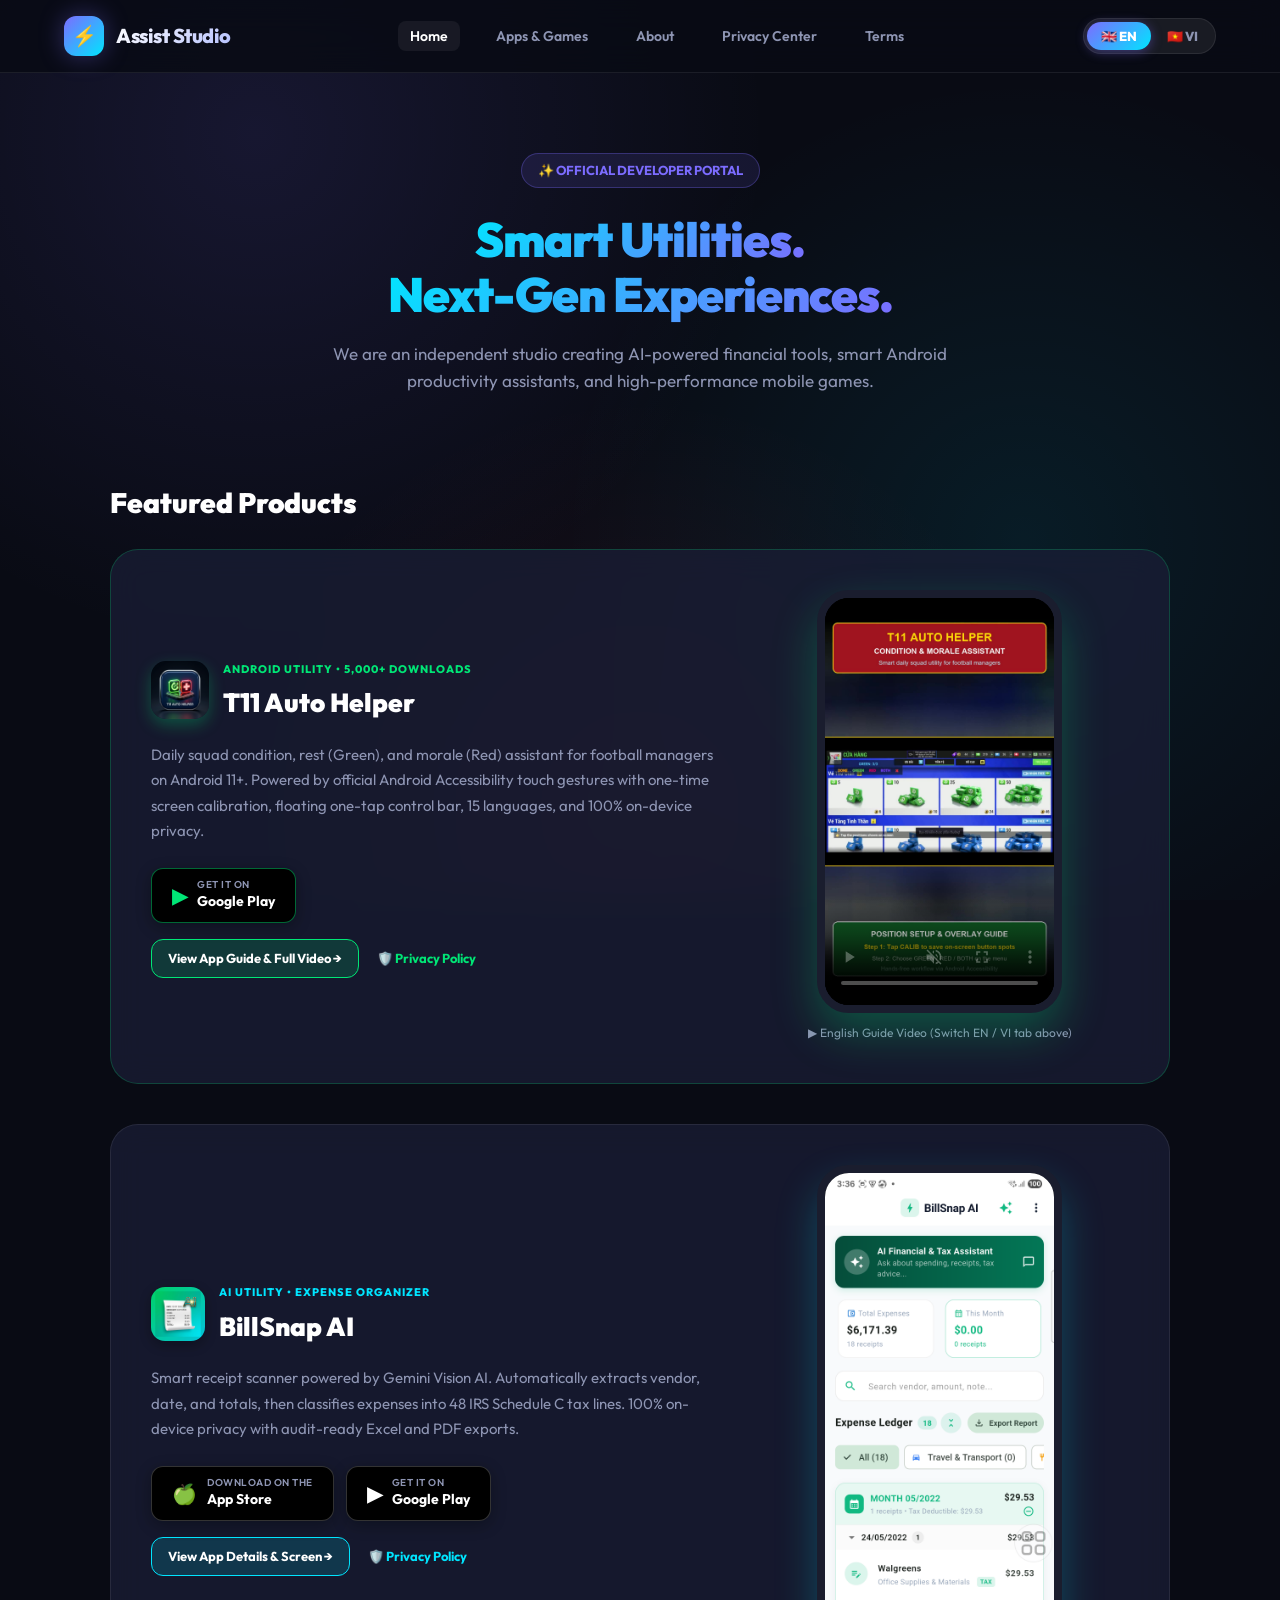
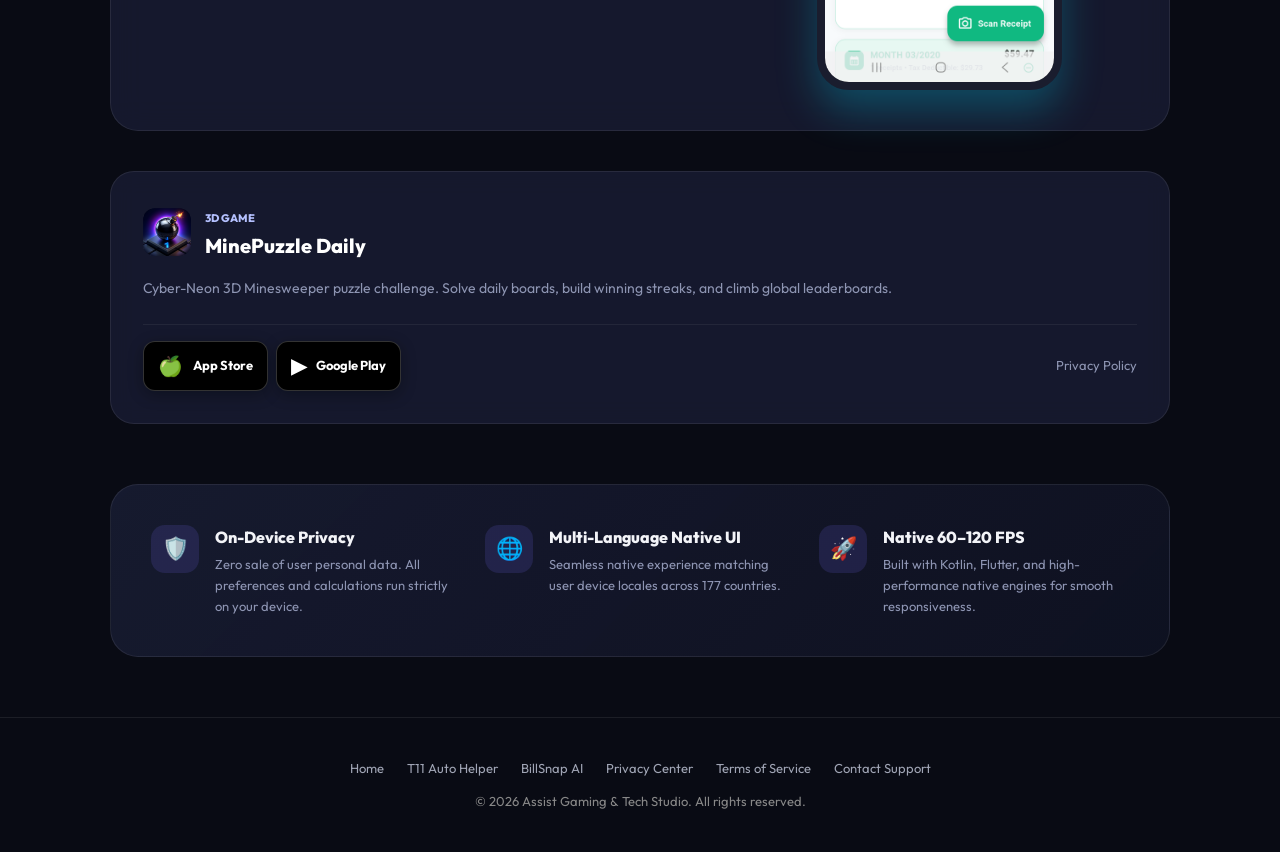
==== commit bb3e2c5a: "Add MinePuzzle Daily App Store link & iOS StoreKit/ATT privacy details" ====
--- a/index.html
+++ b/index.html
@@ -353,11 +353,17 @@
             Cyber-Neon 3D Minesweeper puzzle challenge. Solve daily boards, build winning streaks, and climb global leaderboards.
           </p>
         </div>
-        <div style="display: flex; justify-content: space-between; align-items: center; border-top: 1px solid rgba(255,255,255,0.06); padding-top: 16px;">
-          <a href="https://play.google.com/store/apps/details?id=com.minepuzzle.daily" target="_blank" rel="noopener" class="btn-store" style="padding: 8px 16px;">
-            <span class="btn-store-icon">▶</span>
-            <div><span class="btn-store-main" style="font-size: 13px;">Google Play</span></div>
-          </a>
+        <div style="display: flex; flex-wrap: wrap; gap: 10px; justify-content: space-between; align-items: center; border-top: 1px solid rgba(255,255,255,0.06); padding-top: 16px;">
+          <div style="display: flex; flex-wrap: wrap; gap: 8px;">
+            <a href="https://apps.apple.com/app/minepuzzle-daily/id6831532478" target="_blank" rel="noopener" class="btn-store" style="padding: 8px 14px;">
+              <span class="btn-store-icon">🍏</span>
+              <div><span class="btn-store-main" style="font-size: 13px;">App Store</span></div>
+            </a>
+            <a href="https://play.google.com/store/apps/details?id=com.minepuzzle.daily" target="_blank" rel="noopener" class="btn-store" style="padding: 8px 14px;">
+              <span class="btn-store-icon">▶</span>
+              <div><span class="btn-store-main" style="font-size: 13px;">Google Play</span></div>
+            </a>
+          </div>
           <a href="privacy/minepuzzle.html" style="font-size: 13px; color: var(--text-dim); text-decoration: none;" data-i18n="link_privacy">Privacy Policy</a>
         </div>
       </div>
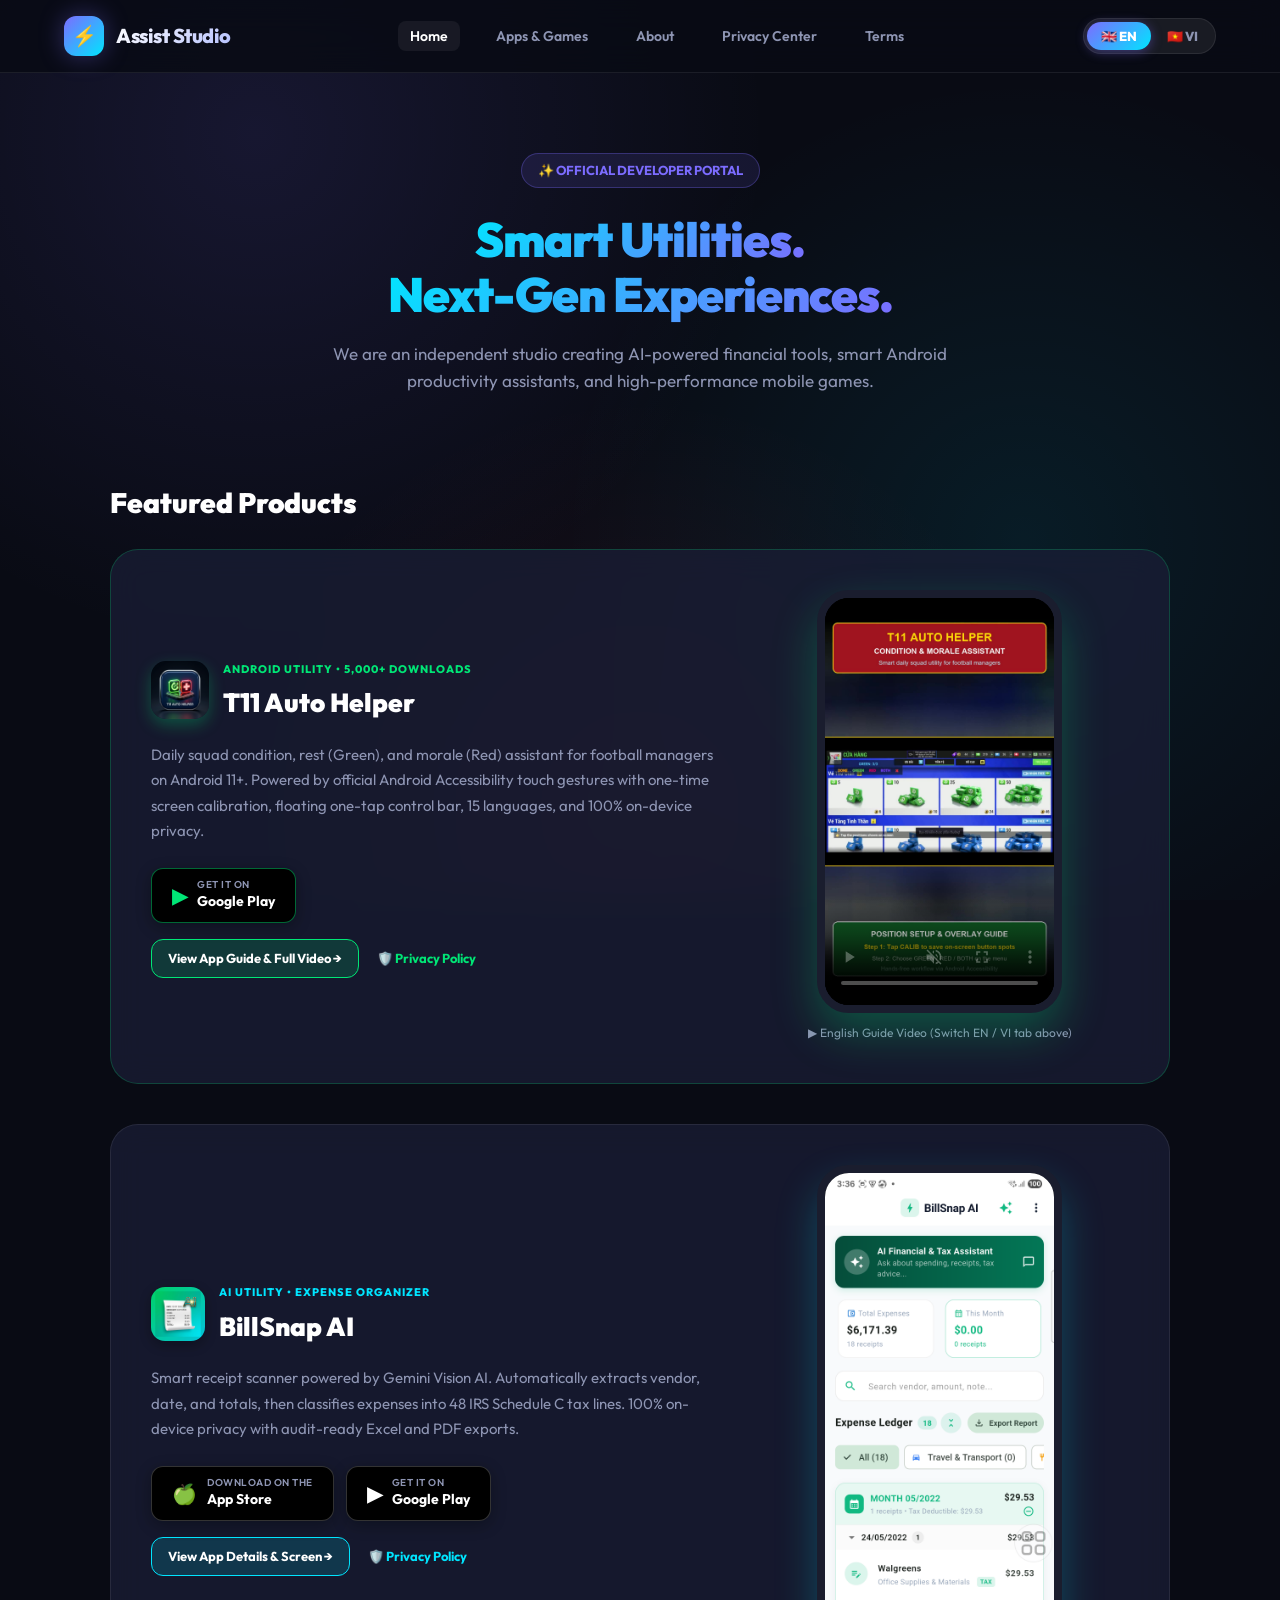
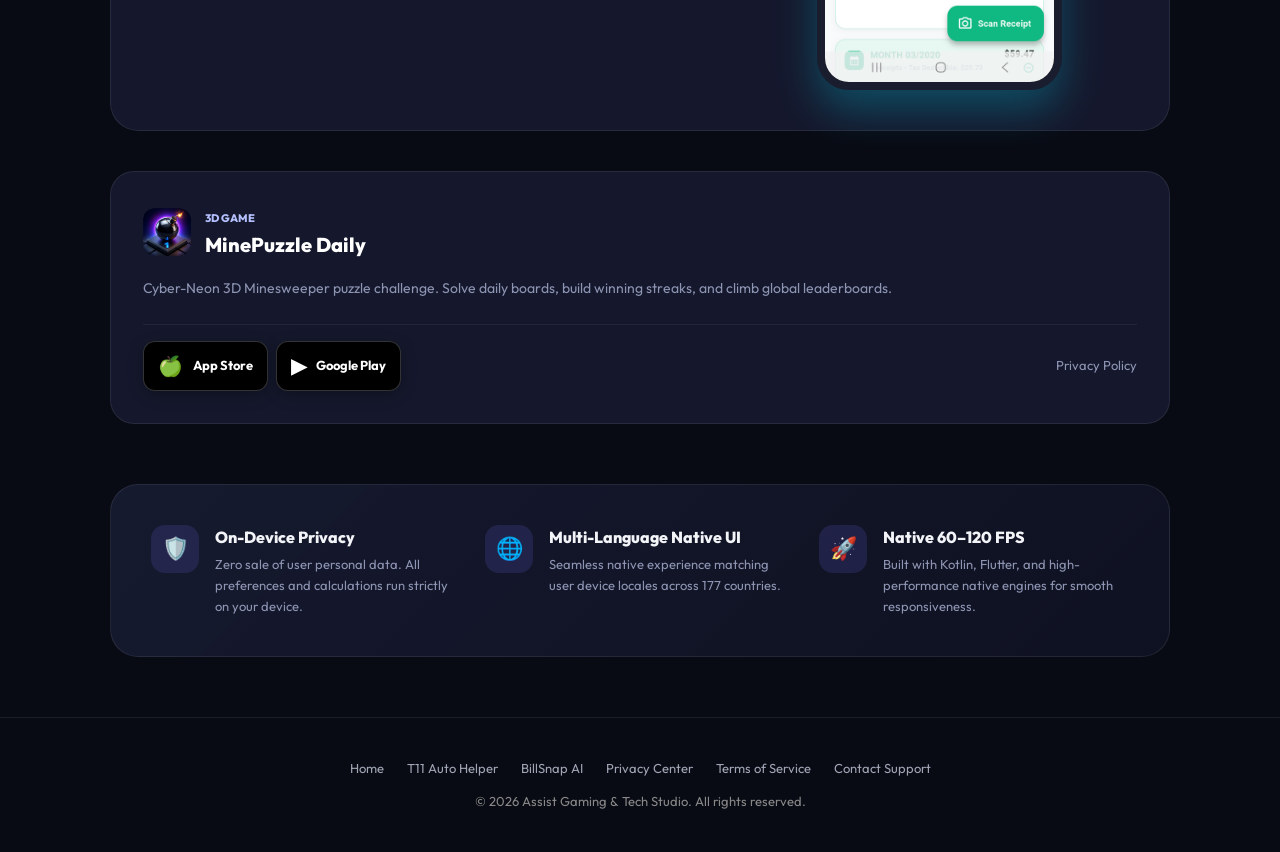
==== commit 6ec1a0e0: "Fix GA4 gtag.js config and immediate beacon tracking for click_google_play" ====
--- a/index.html
+++ b/index.html
@@ -1,12 +1,13 @@
 <!DOCTYPE html>
 <html lang="en">
 <head>
-  <!-- Google tag (GTM-PSBVB3MS / GA4 G-ZSSLR5DEYZ) -->
-  <script async src="https://www.googletagmanager.com/gtm.js?id=GTM-PSBVB3MS"></script>
+  <!-- Google tag (gtag.js — GA4 G-ZSSLR5DEYZ) -->
+  <script async src="https://www.googletagmanager.com/gtag/js?id=G-ZSSLR5DEYZ"></script>
   <script>
     window.dataLayer = window.dataLayer || [];
     function gtag(){dataLayer.push(arguments);}
     gtag('js', new Date());
+    gtag('config', 'G-ZSSLR5DEYZ');
   </script>
 
   <meta charset="UTF-8">
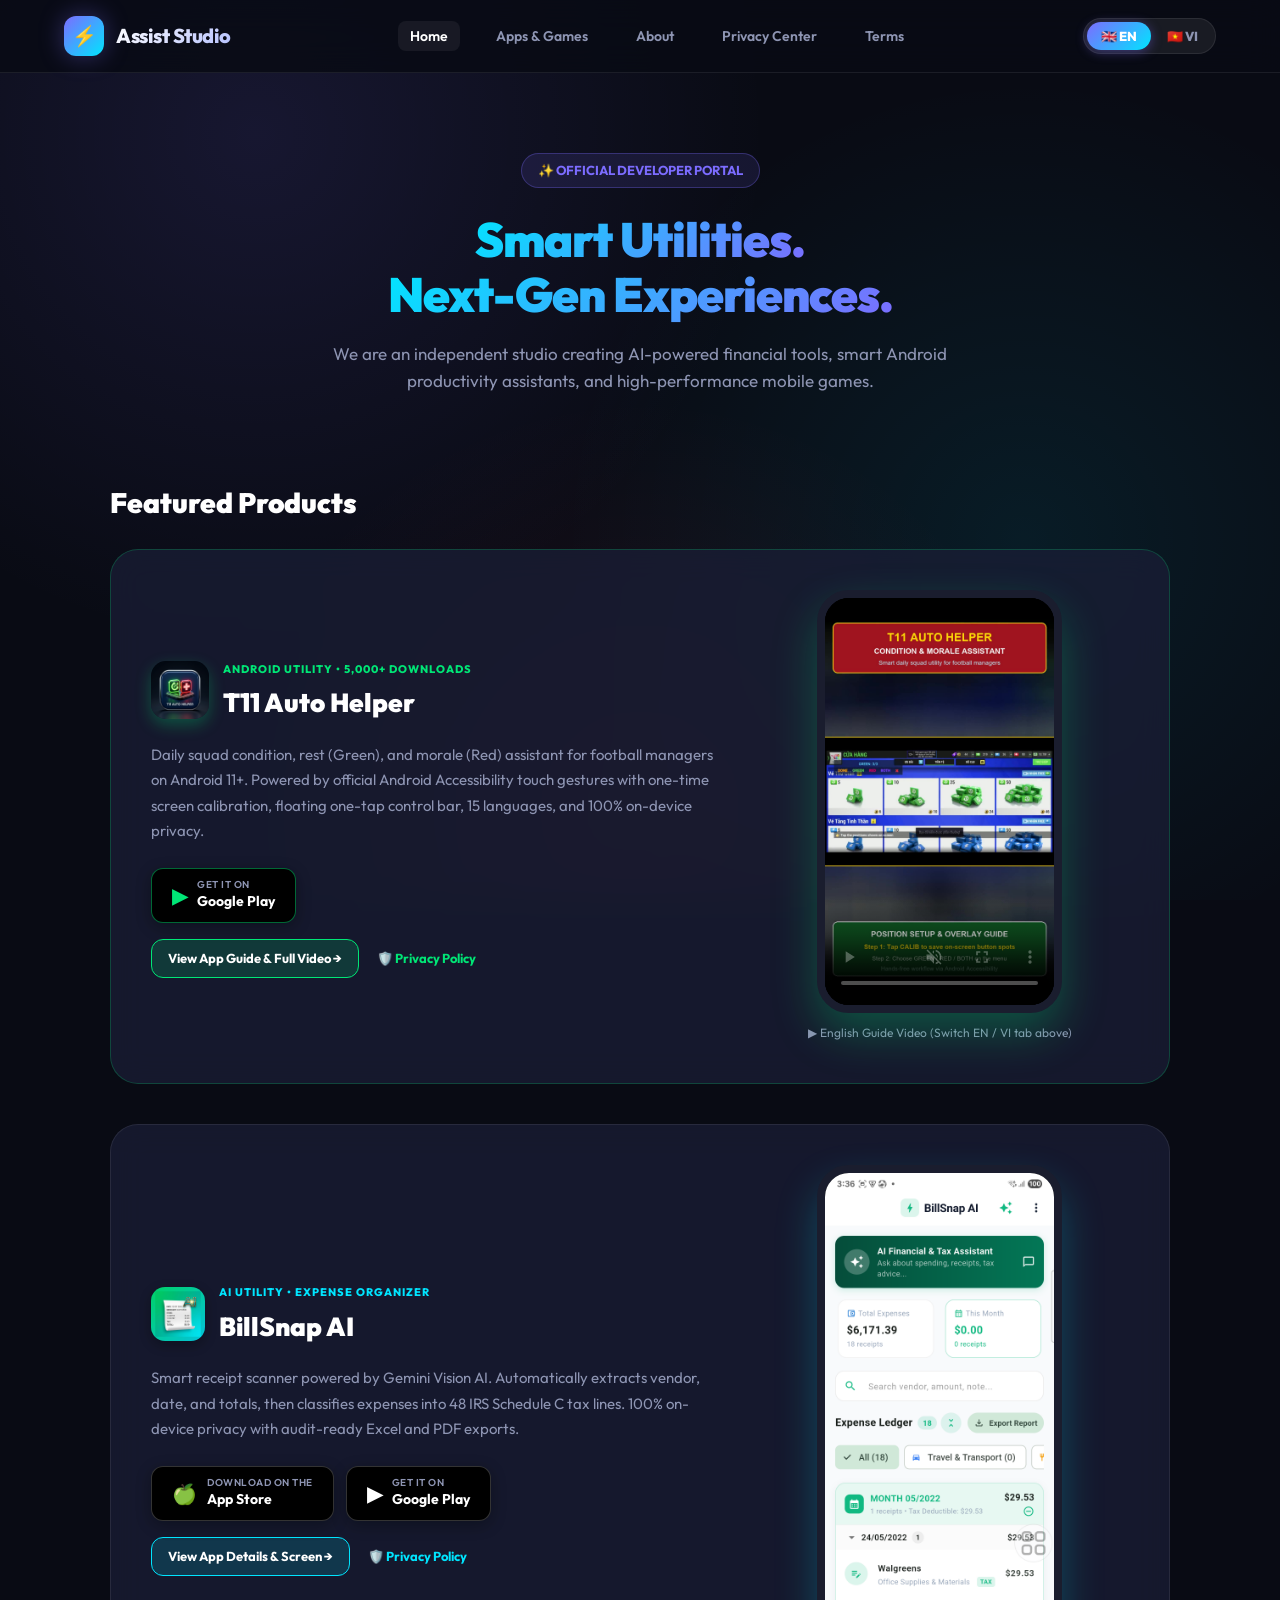
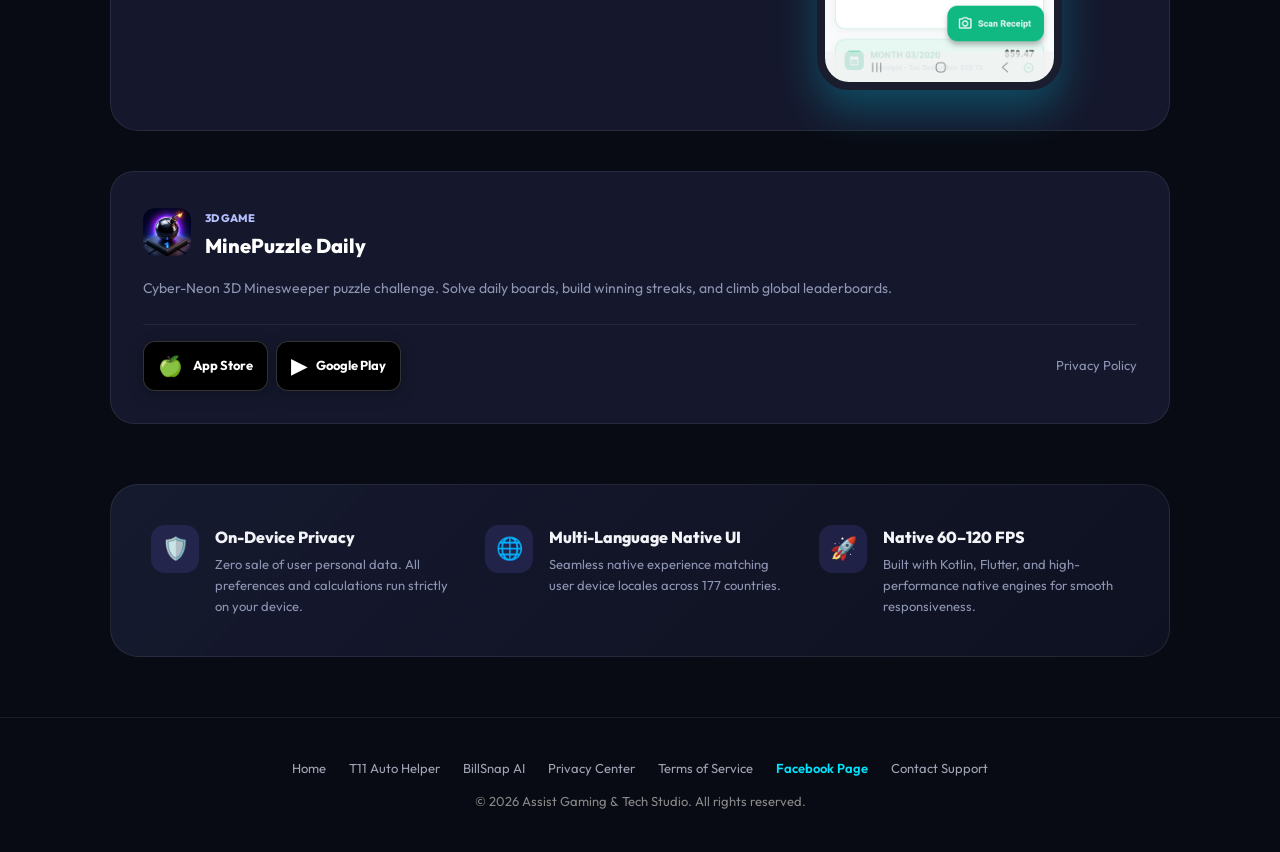
==== commit ad9d3b86: "feat(site): add official Facebook Page link to studio footers" ====
--- a/index.html
+++ b/index.html
@@ -407,6 +407,7 @@
       <a href="billsnap.html" style="color: #A0A5B5; margin: 0 10px; text-decoration: none;">BillSnap AI</a>
       <a href="privacy.html" style="color: #A0A5B5; margin: 0 10px; text-decoration: none;">Privacy Center</a>
       <a href="terms.html" style="color: #A0A5B5; margin: 0 10px; text-decoration: none;">Terms of Service</a>
+      <a href="https://www.facebook.com/profile.php?id=61596232747926" target="_blank" rel="noopener" style="color: #00E5FF; margin: 0 10px; text-decoration: none; font-weight: 600;">Facebook Page</a>
       <a href="mailto:gaming.assist.vn@gmail.com" style="color: #A0A5B5; margin: 0 10px; text-decoration: none;">Contact Support</a>
     </div>
     © 2026 Assist Gaming &amp; Tech Studio. All rights reserved.
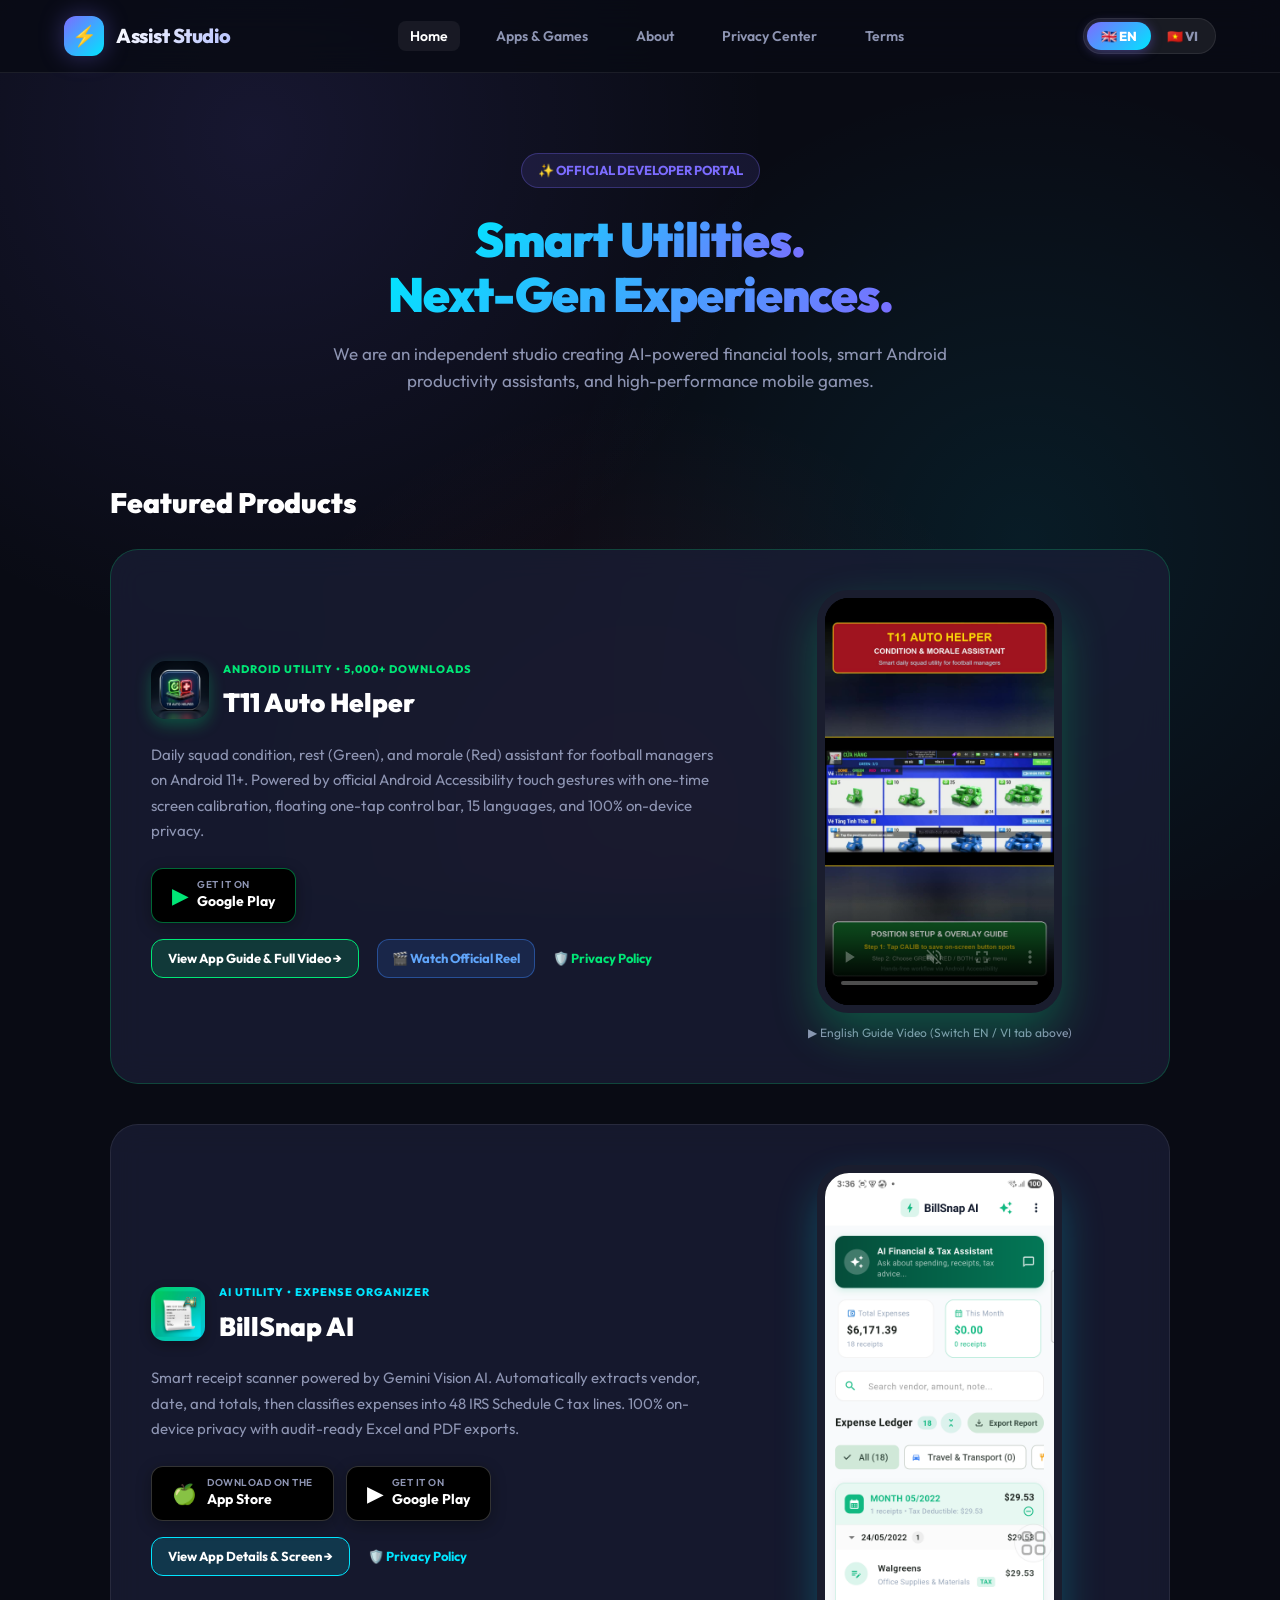
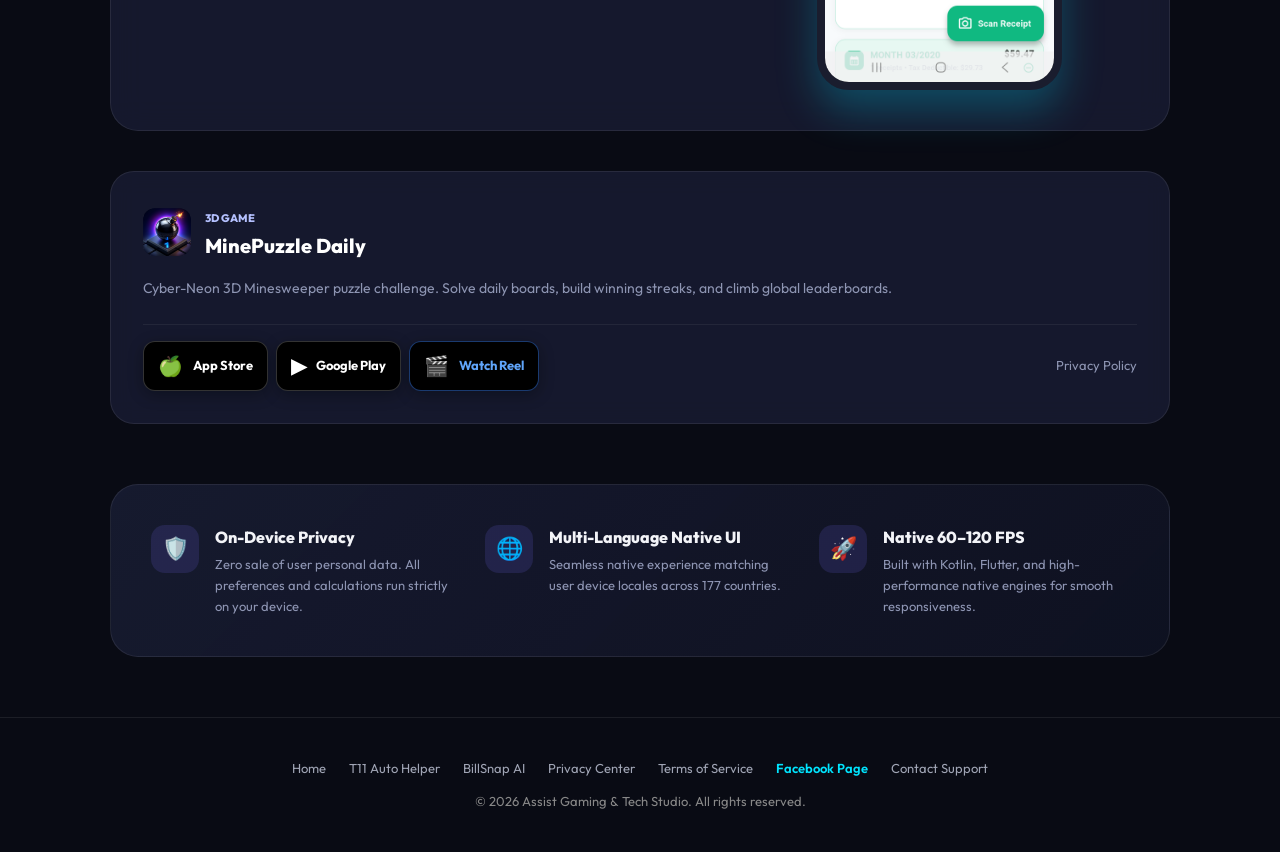
==== commit 0c1a6a76: "Add direct links to official Facebook Reels for T11 Auto Helper and MinePuzzle Daily" ====
--- a/index.html
+++ b/index.html
@@ -259,6 +259,9 @@
           <a href="t11.html" style="color: #FFFFFF; background: rgba(0, 230, 118, 0.16); border: 1px solid #00E676; padding: 8px 16px; border-radius: 12px; text-decoration: none;" data-i18n="btn_t11_details">
             View App Guide &amp; Full Video &rarr;
           </a>
+          <a href="https://www.facebook.com/reel/2073357523342734/" target="_blank" rel="noopener" style="color: #60A5FA; background: rgba(59, 130, 246, 0.14); border: 1px solid rgba(59, 130, 246, 0.45); padding: 8px 14px; border-radius: 12px; text-decoration: none;">
+            🎬 Watch Official Reel
+          </a>
           <a href="privacy/t11.html" style="color: #00E676;" data-i18n="link_billsnap_privacy">
             🛡️ Privacy Policy
           </a>
@@ -363,6 +366,10 @@
             <a href="https://play.google.com/store/apps/details?id=com.minepuzzle.daily" target="_blank" rel="noopener" class="btn-store" style="padding: 8px 14px;">
               <span class="btn-store-icon">▶</span>
               <div><span class="btn-store-main" style="font-size: 13px;">Google Play</span></div>
+            </a>
+            <a href="https://www.facebook.com/reel/1132181576341875/" target="_blank" rel="noopener" class="btn-store" style="padding: 8px 14px; border-color: rgba(59, 130, 246, 0.45);">
+              <span class="btn-store-icon" style="color: #60A5FA;">🎬</span>
+              <div><span class="btn-store-main" style="font-size: 13px; color: #60A5FA;">Watch Reel</span></div>
             </a>
           </div>
           <a href="privacy/minepuzzle.html" style="font-size: 13px; color: var(--text-dim); text-decoration: none;" data-i18n="link_privacy">Privacy Policy</a>
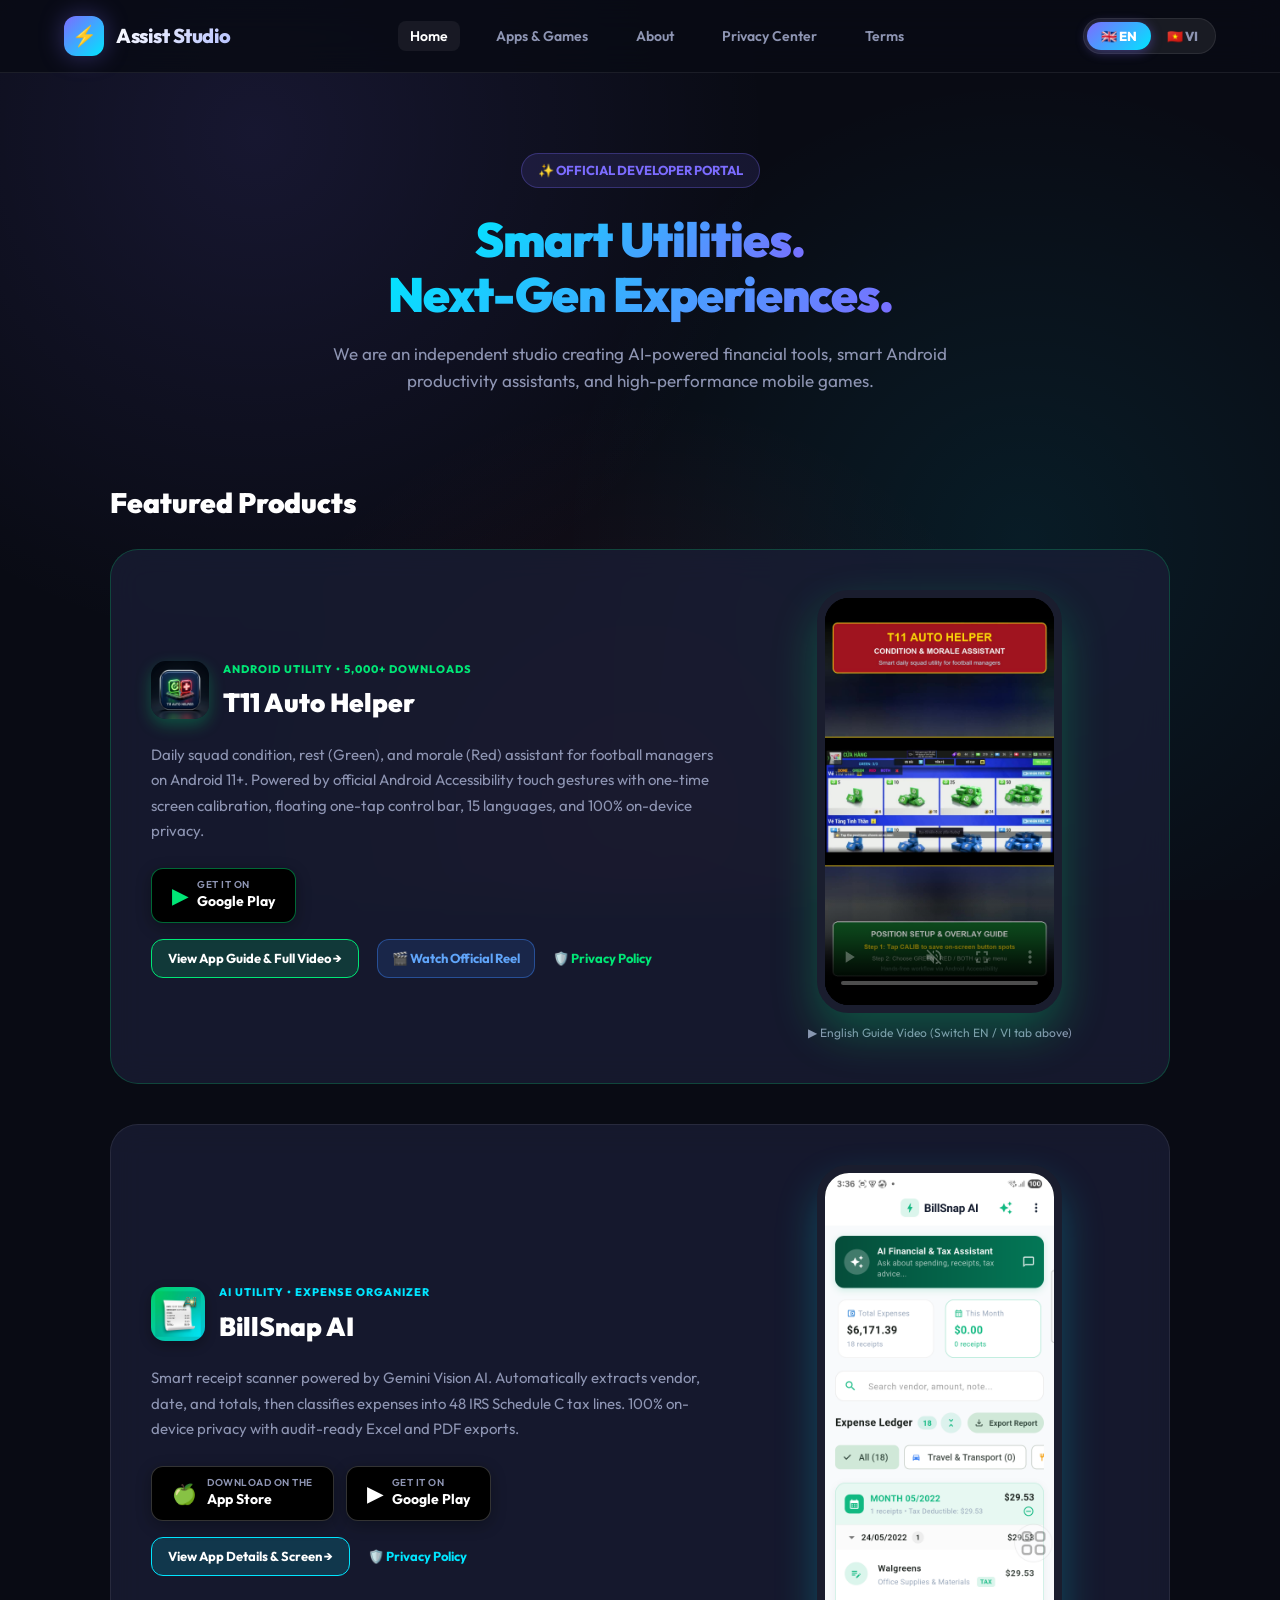
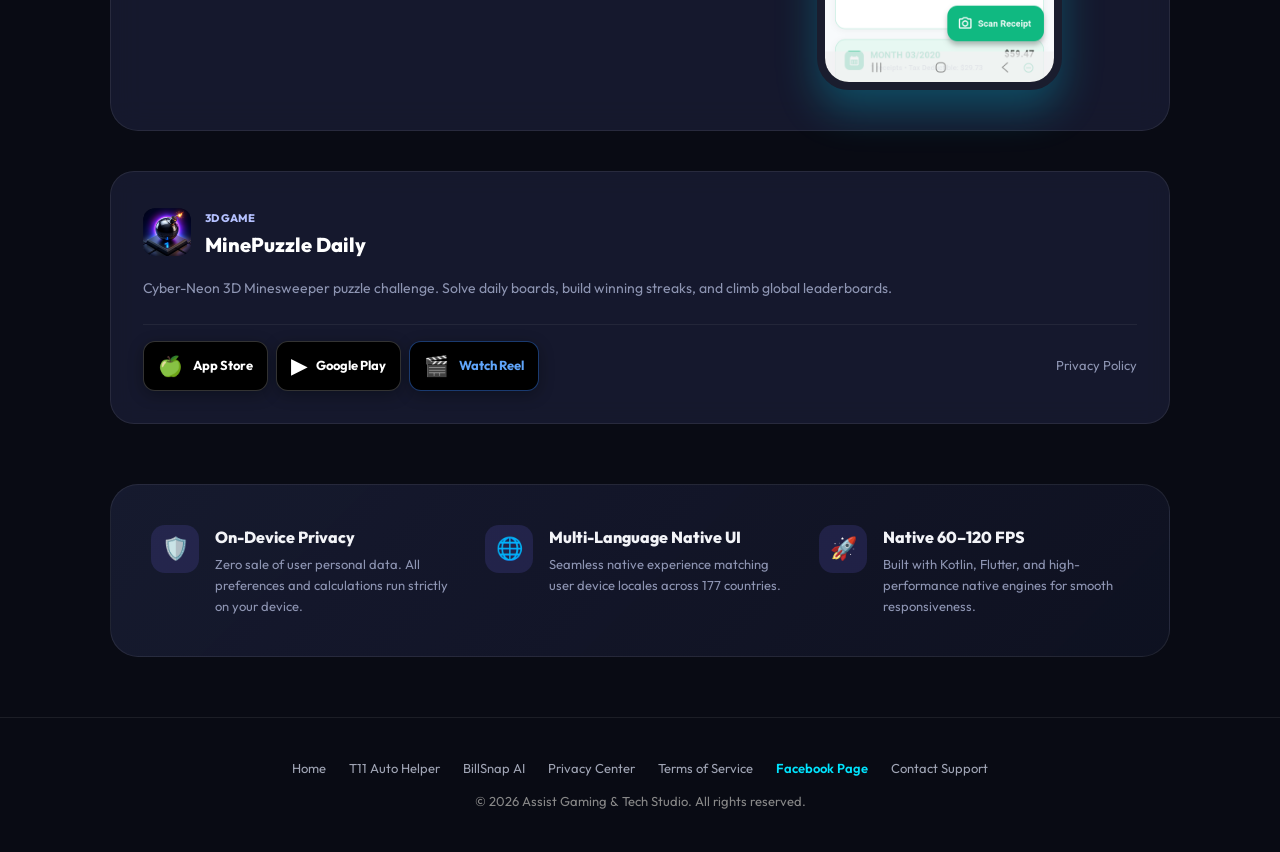
==== commit 2e91a05e: "feat: add official studio & product favicons across all portal pages" ====
--- a/index.html
+++ b/index.html
@@ -19,8 +19,16 @@
   <!-- Open Graph -->
   <meta property="og:title" content="Assist Gaming & Tech Studio">
   <meta property="og:description" content="Discover smart AI utilities, Android productivity assistants, and high-performance mobile games.">
+  <meta property="og:image" content="https://gamingassistvn.github.io/favicon.png">
   <meta property="og:type" content="website">
   <meta property="og:url" content="https://gamingassistvn.github.io/">
+
+  <!-- Favicons -->
+  <link rel="icon" type="image/svg+xml" href="/favicon.svg">
+  <link rel="icon" type="image/png" sizes="512x512" href="/favicon.png">
+  <link rel="icon" type="image/png" sizes="32x32" href="/favicon-32x32.png">
+  <link rel="shortcut icon" href="/favicon.ico">
+  <link rel="apple-touch-icon" sizes="180x180" href="/apple-touch-icon.png">
 
   <!-- Google Fonts -->
   <link rel="preconnect" href="https://fonts.googleapis.com">
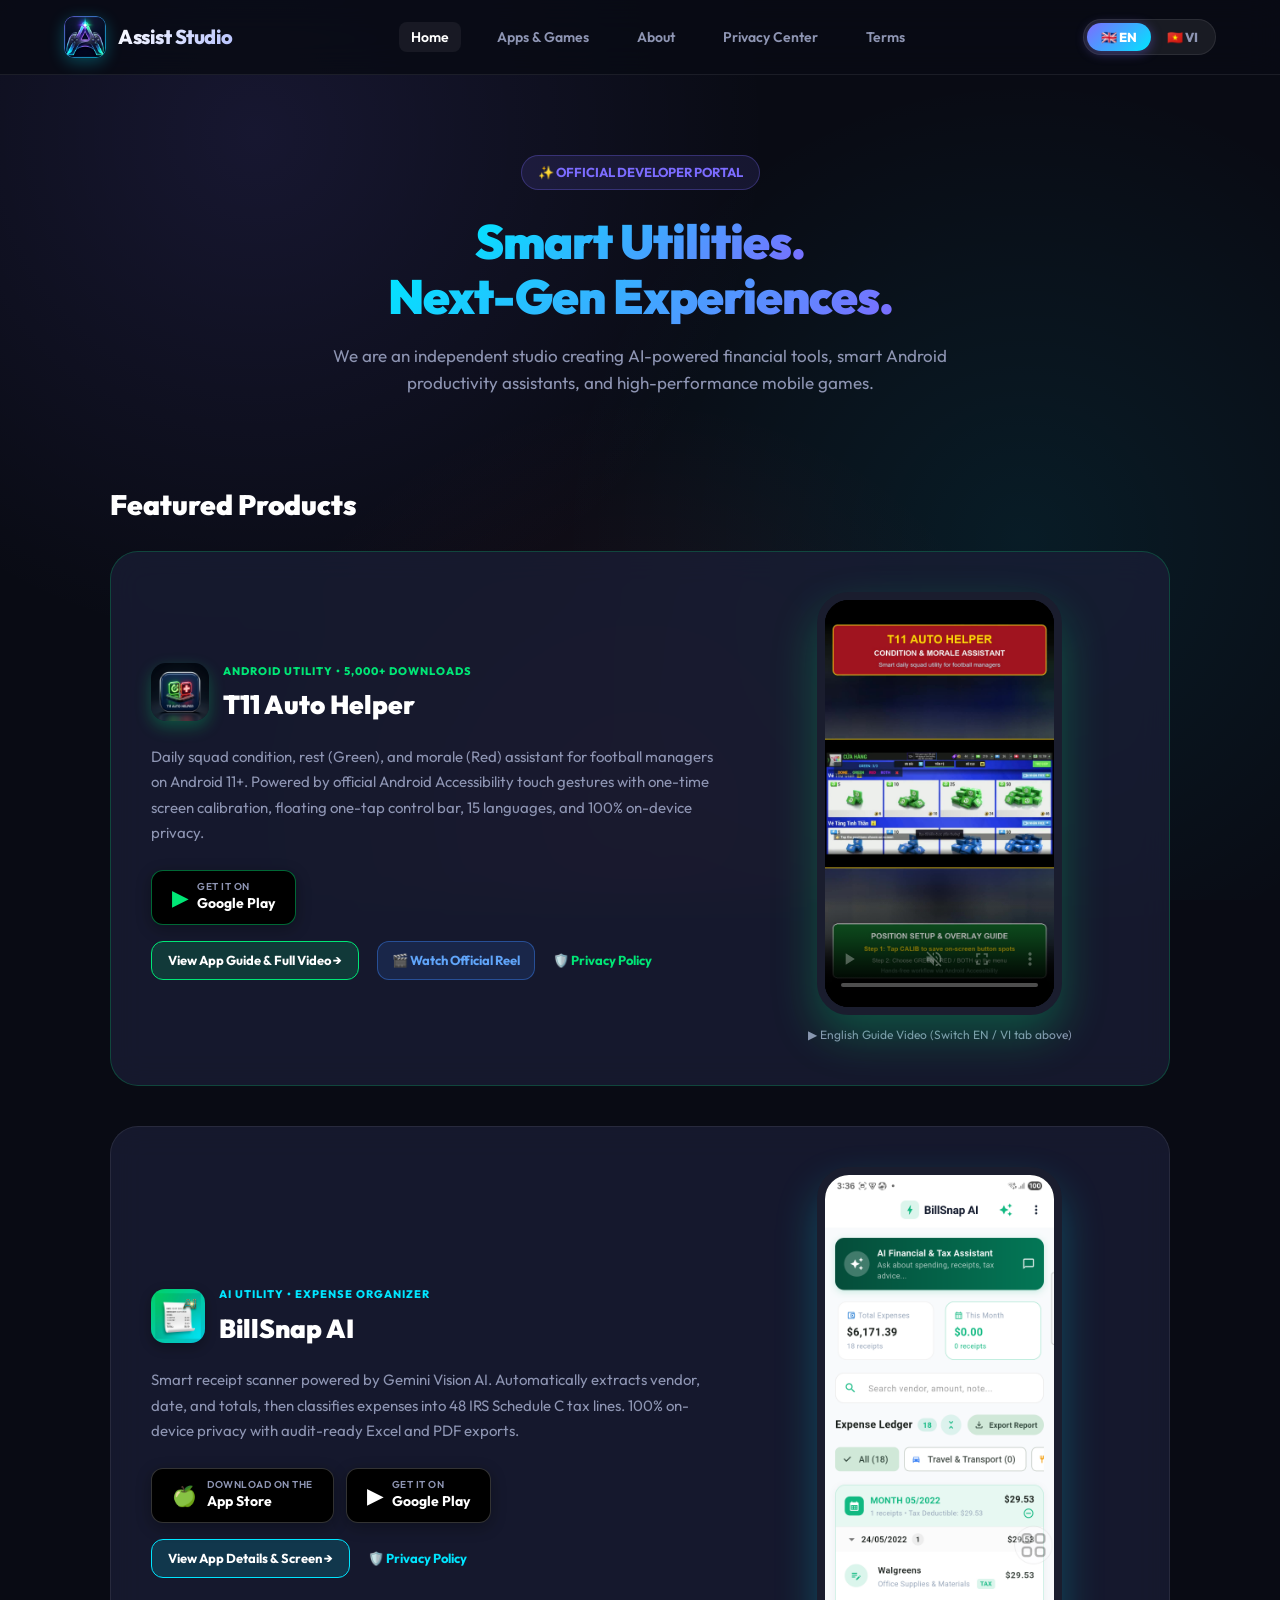
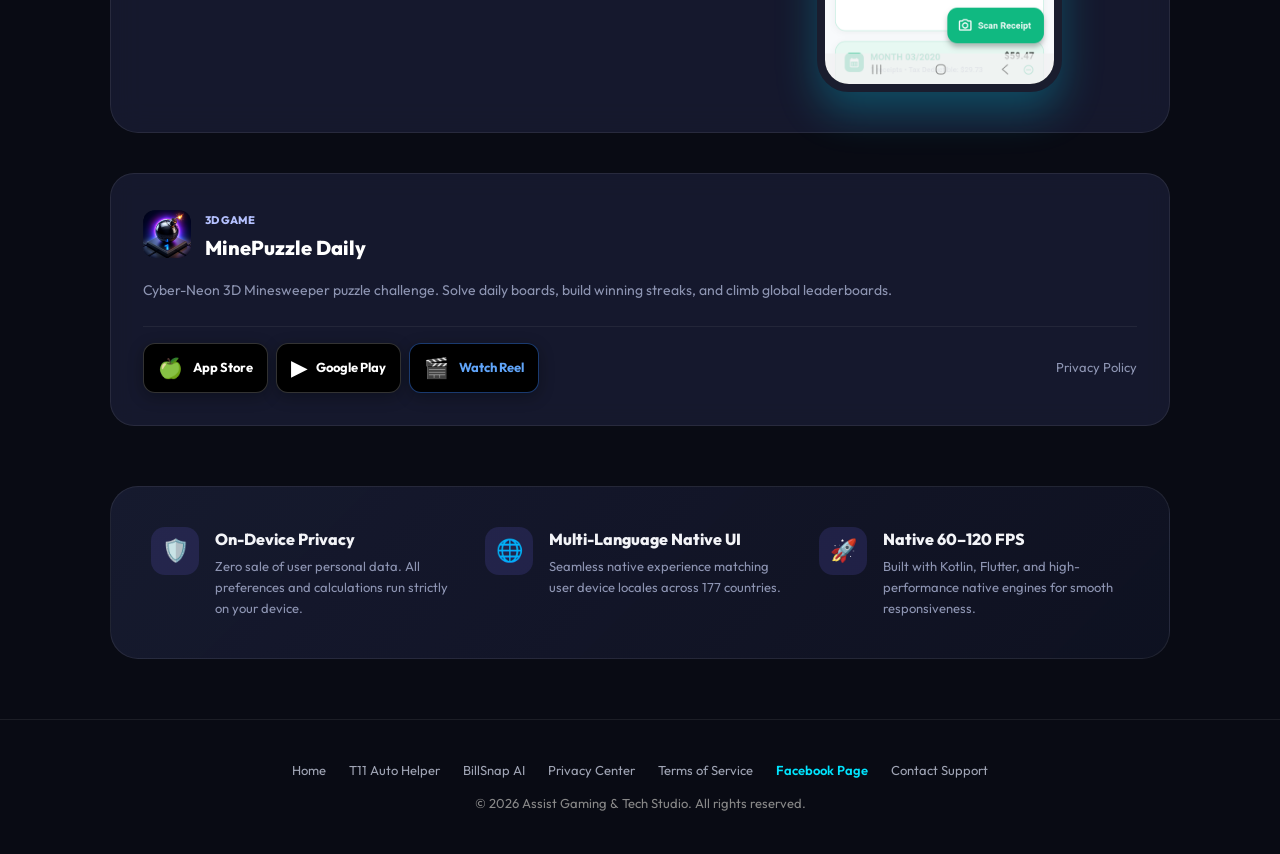
==== commit 4dc25f93: "feat: update official Assist Studio brand logo across favicons and navbar" ====
--- a/index.html
+++ b/index.html
@@ -19,16 +19,15 @@
   <!-- Open Graph -->
   <meta property="og:title" content="Assist Gaming & Tech Studio">
   <meta property="og:description" content="Discover smart AI utilities, Android productivity assistants, and high-performance mobile games.">
-  <meta property="og:image" content="https://gamingassistvn.github.io/favicon.png">
+  <meta property="og:image" content="https://gamingassistvn.github.io/assets/icons/studio_og.jpg">
   <meta property="og:type" content="website">
   <meta property="og:url" content="https://gamingassistvn.github.io/">
 
   <!-- Favicons -->
-  <link rel="icon" type="image/svg+xml" href="/favicon.svg">
-  <link rel="icon" type="image/png" sizes="512x512" href="/favicon.png">
-  <link rel="icon" type="image/png" sizes="32x32" href="/favicon-32x32.png">
-  <link rel="shortcut icon" href="/favicon.ico">
-  <link rel="apple-touch-icon" sizes="180x180" href="/apple-touch-icon.png">
+  <link rel="icon" type="image/png" sizes="32x32" href="/favicon-32x32.png?v=2">
+  <link rel="icon" type="image/png" sizes="512x512" href="/favicon.png?v=2">
+  <link rel="shortcut icon" href="/favicon.ico?v=2">
+  <link rel="apple-touch-icon" sizes="180x180" href="/apple-touch-icon.png?v=2">
 
   <!-- Google Fonts -->
   <link rel="preconnect" href="https://fonts.googleapis.com">
@@ -194,7 +193,7 @@
   <nav class="navbar">
     <div class="container nav-container">
       <a href="index.html" class="brand">
-        <div class="brand-logo">⚡</div>
+        <img src="assets/icons/studio_logo.png" alt="Assist Gaming & Tech Studio" class="brand-logo-img">
         <div class="brand-name">Assist Studio</div>
       </a>
       <ul class="nav-links">
--- a/css/style.css
+++ b/css/style.css
@@ -85,6 +85,15 @@
   box-shadow: var(--glow-purple);
 }
 
+.brand-logo-img {
+  width: 42px;
+  height: 42px;
+  border-radius: 10px;
+  object-fit: cover;
+  display: block;
+  box-shadow: 0 4px 16px rgba(0, 229, 255, 0.28);
+}
+
 .brand-name {
   font-size: 20px;
   font-weight: 800;
